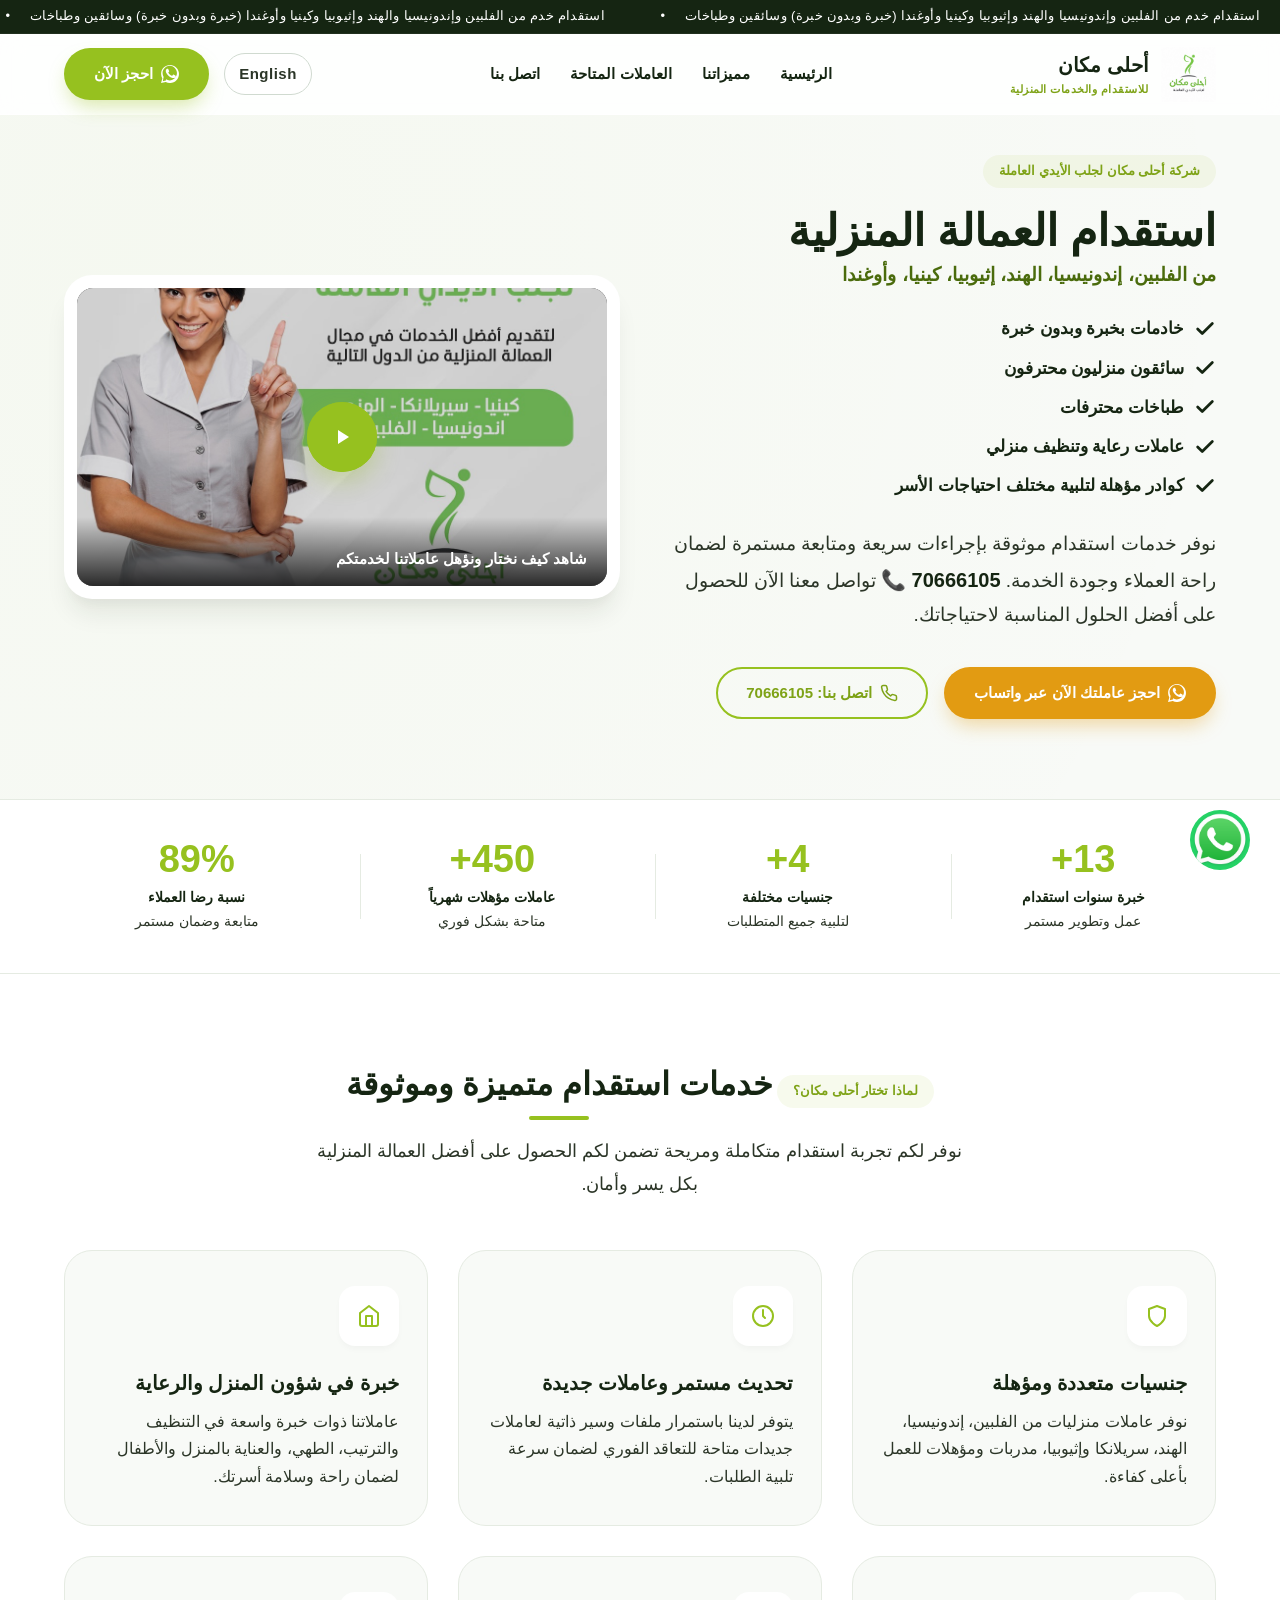
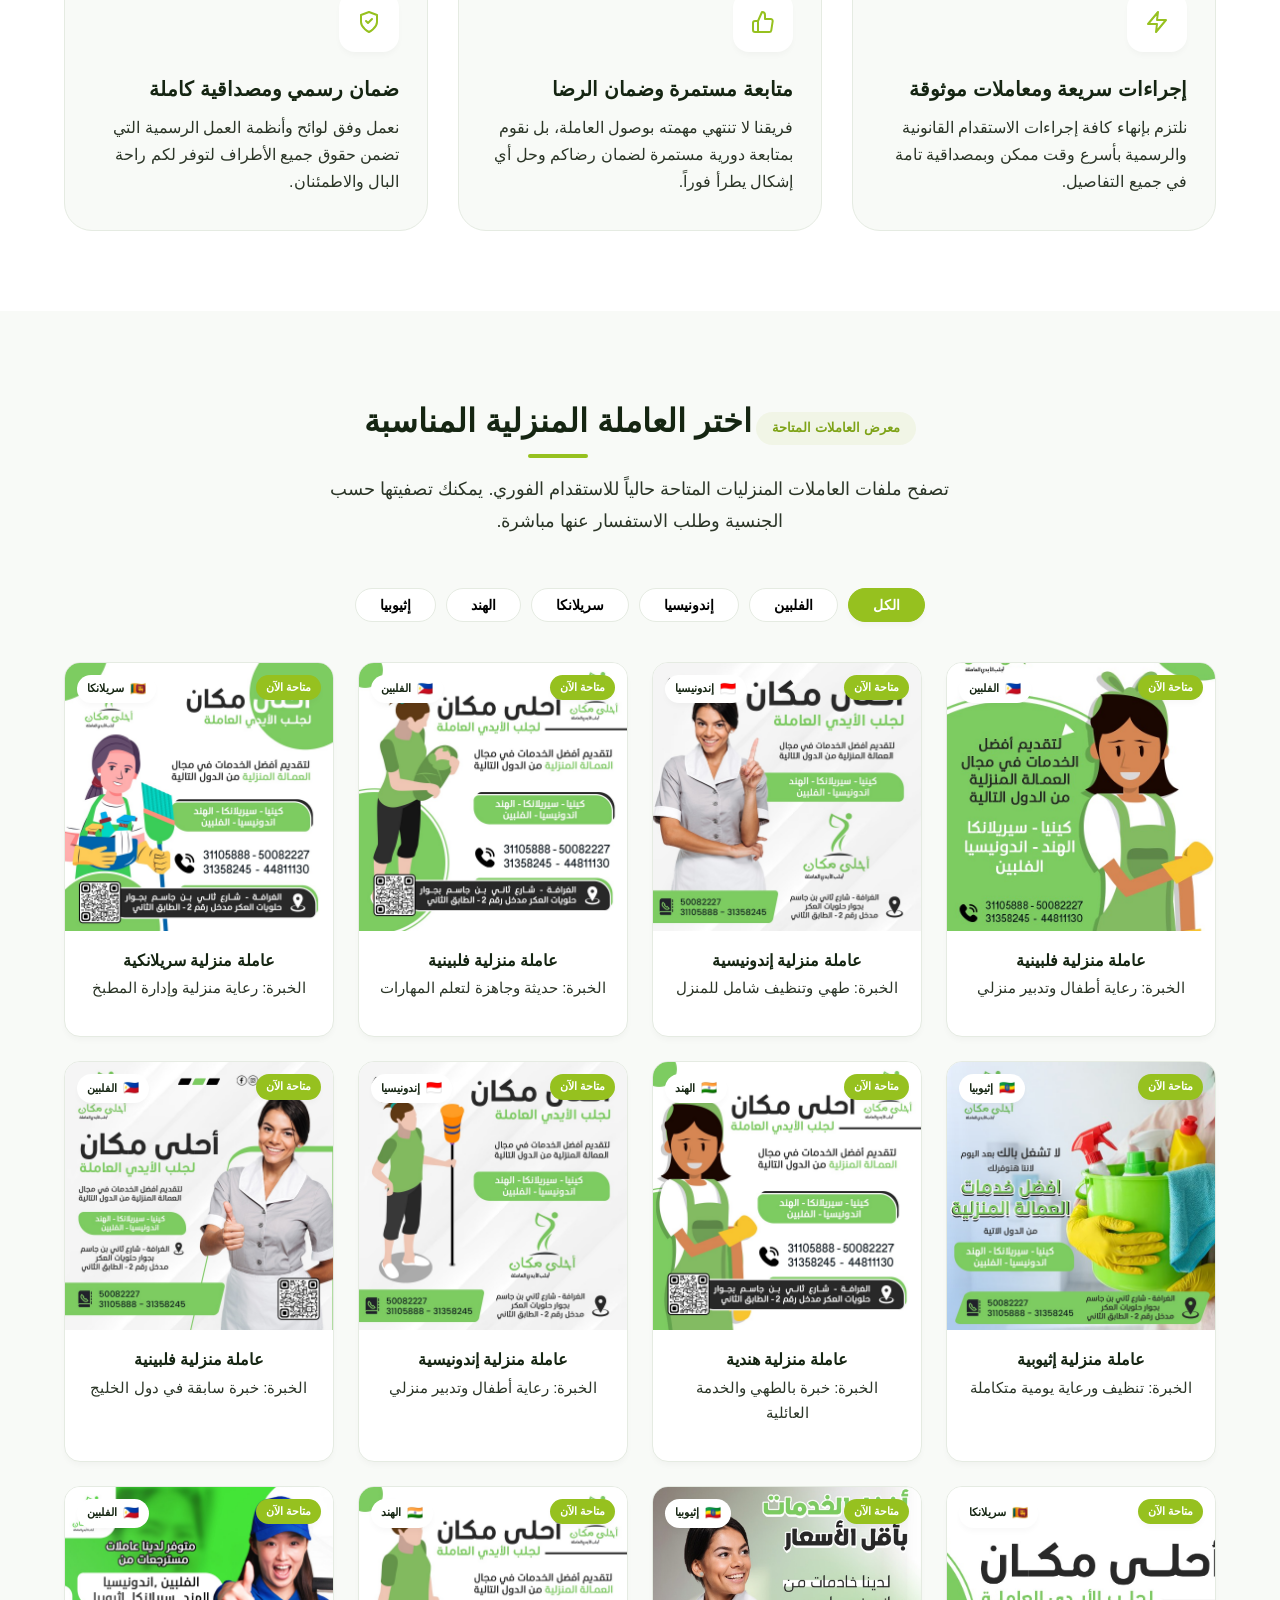
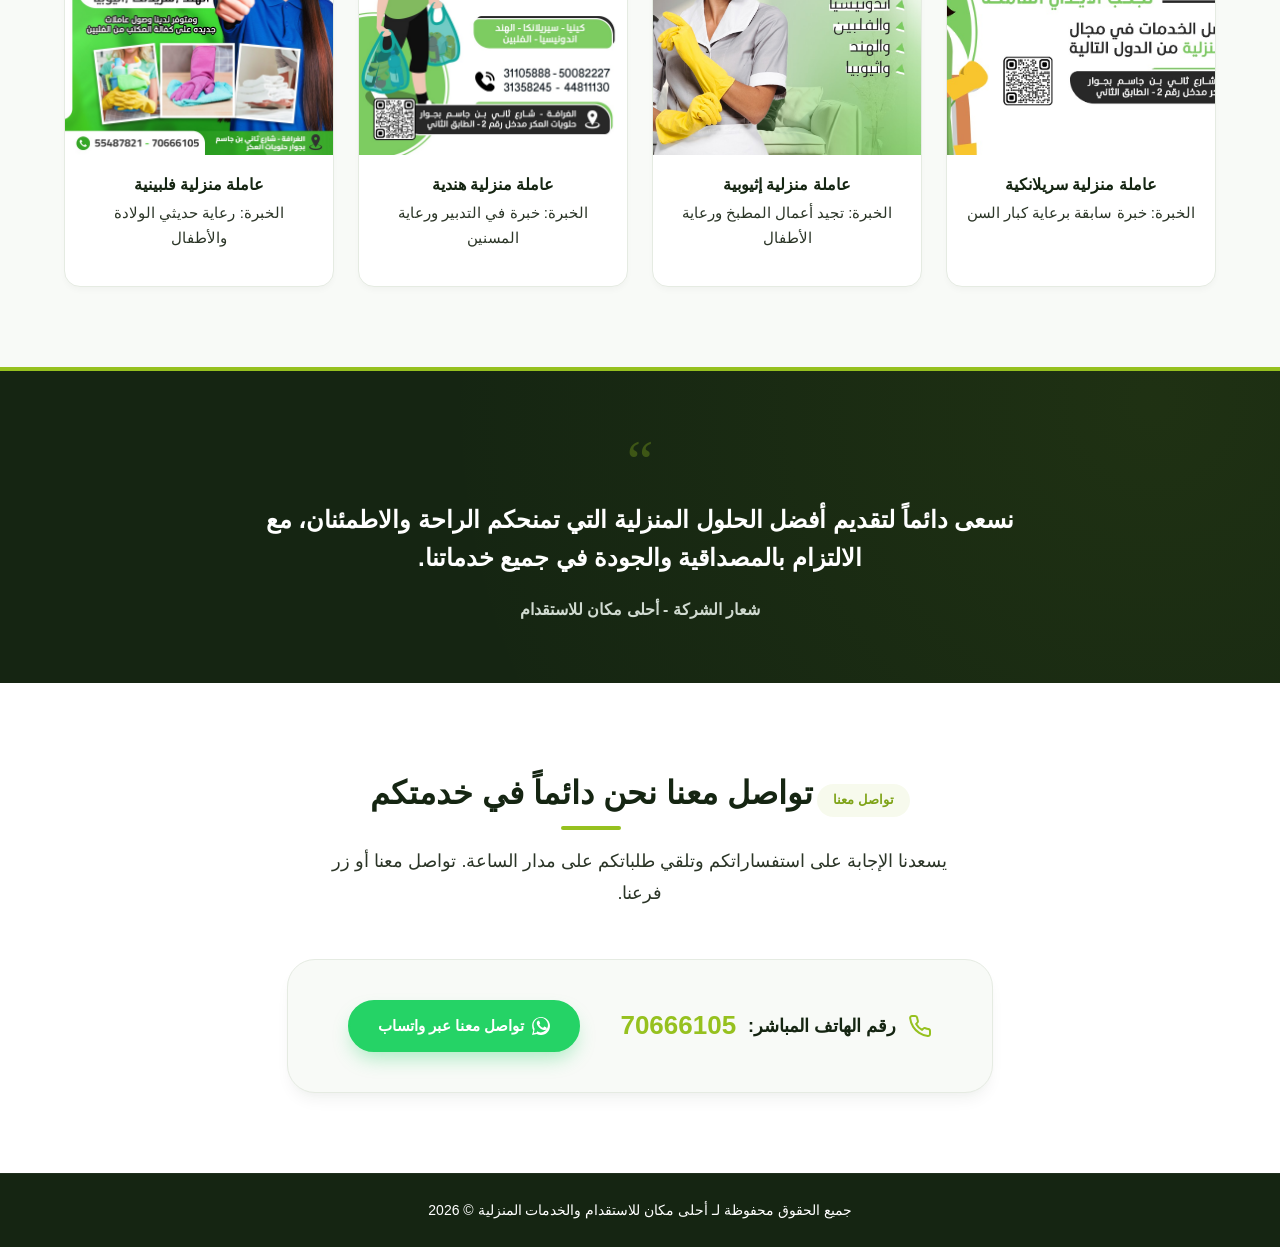
==== ar/index.html @ dddb4e58 "Restructure site folders for /ar and /en URLs and add root redirect" ====
<!DOCTYPE html>
<html lang="ar" dir="rtl">
<head>
  <meta charset="UTF-8">
  <meta name="viewport" content="width=device-width, initial-scale=1.0">
  
  <!-- A+ Security Content Security Policy (CSP) -->
  <meta http-equiv="Content-Security-Policy" content="default-src 'self'; script-src 'self' 'unsafe-inline' https://www.youtube.com https://s.ytimg.com https://static.cloudflareinsights.com; style-src 'self' 'unsafe-inline' https://fonts.googleapis.com; font-src 'self' data: https://fonts.gstatic.com; img-src 'self' data: https://img.youtube.com; frame-src https://www.youtube.com https://www.youtube-nocookie.com https://www.google.com/maps https://drive.google.com; connect-src 'self' https://cloudflareinsights.com;">
  <meta name="referrer" content="no-referrer-when-downgrade">
  
  <!-- Google Search Title & SEO -->
  <title>أحلى مكان... الجودة التي تستحقونها والخدمة التي تثقون بها. للتواصل: 70666105</title>
  <meta name="description" content="أحلى مكان للاستقدام والخدمات المنزلية - نوفر لكم عاملات منزليات مدربات ومؤهلات من الفلبين، إندونيسيا، الهند، سريلانكا وإثيوبيا لراحة أسرتكم بأعلى معايير الجودة والمصداقية.">
  <meta name="keywords" content="استقدام, عاملات منزليات, خدمات منزلية, شغالات, خادمات, الفلبين, إندونيسيا, سريلانكا, إثيوبيا, الهند, مكتب استقدام, راحة الأسرة, أحلى مكان">
  <meta name="robots" content="index, follow">
  <link rel="canonical" href="https://a7lamakan.com/">
  
  <!-- Open Graph / Facebook -->
  <meta property="og:type" content="website">
  <meta property="og:url" content="https://a7lamakan.com/">
  <meta property="og:title" content="أحلى مكان... الجودة التي تستحقونها والخدمة التي تثقون بها. للتواصل: 70666105">
  <meta property="og:description" content="نوفر لكم عاملات منزليات مدربات ومؤهلات من الفلبين، إندونيسيا، الهند، سريلانكا وإثيوبيا لراحة أسرتكم بأعلى معايير الجودة والمصداقية.">
  <meta property="og:image" content="/LOGO.png">

  <!-- Twitter -->
  <meta property="twitter:card" content="summary_large_image">
  <meta property="twitter:url" content="https://a7lamakan.com/">
  <meta property="twitter:title" content="أحلى مكان... الجودة التي تستحقونها والخدمة التي تثقون بها. للتواصل: 70666105">
  <meta property="twitter:description" content="نوفر لكم عاملات منزليات مدربات ومؤهلات من الفلبين، إندونيسيا، الهند، سريلانكا وإثيوبيا لراحة أسرتكم بأعلى معايير الجودة والمصداقية.">
  <meta property="twitter:image" content="/LOGO.png">
  
  <!-- PWA & Favicon -->
  <link rel="icon" type="image/png" href="/LOGO.png">
  <link rel="apple-touch-icon" href="/LOGO.png">
  <link rel="manifest" href="/manifest.json">
  <meta name="theme-color" content="#96c11f">

  <!-- Preconnect & Google Fonts -->
  <link rel="preconnect" href="https://fonts.googleapis.com">
  <link rel="preconnect" href="https://fonts.gstatic.com" crossorigin>
  <link href="https://fonts.googleapis.com/css2?family=Cairo:wght@300;400;500;600;700;800&display=swap" rel="stylesheet">

  <!-- Core Stylesheet -->
  <link rel="stylesheet" href="/style.css?v=1.1.0">

  <!-- JSON-LD Structured Data for Local Business SEO -->
  <script type="application/ld+json">
  {
    "@context": "https://schema.org",
    "@type": "EmploymentAgency",
    "name": "أحلى مكان للاستقدام والخدمات المنزلية",
    "image": "/LOGO.png",
    "url": "https://a7lamakan.com/",
    "telephone": "+97470666105",
    "priceRange": "$$",
    "address": {
      "@type": "PostalAddress",
      "addressCountry": "QA"
    },
    "description": "نوفر لكم عاملات منزليات مدربات ومؤهلات من عدة جنسيات لتلبية احتياجاتكم بأعلى مستويات الجودة والاحترافية.",
    "openingHoursSpecification": {
      "@type": "OpeningHoursSpecification",
      "dayOfWeek": [
        "Saturday",
        "Sunday",
        "Monday",
        "Tuesday",
        "Wednesday",
        "Thursday"
      ],
      "opens": "08:30",
      "closes": "21:00"
    }
  }
  </script>
</head>
<body>

  <!-- Top bar -->
  <div class="topbar">
    <div class="topbar-marquee-wrapper">
      <div class="topbar-marquee-track">
        <div class="topbar-marquee-content">
          استقدام خدم من الفلبين وإندونيسيا والهند وإثيوبيا وكينيا وأوغندا (خبرة وبدون خبرة) وسائقين وطباخات &nbsp;&nbsp;&nbsp;&nbsp;&bull;&nbsp;&nbsp;&nbsp;&nbsp;
        </div>
        <div class="topbar-marquee-content">
          استقدام خدم من الفلبين وإندونيسيا والهند وإثيوبيا وكينيا وأوغندا (خبرة وبدون خبرة) وسائقين وطباخات &nbsp;&nbsp;&nbsp;&nbsp;&bull;&nbsp;&nbsp;&nbsp;&nbsp;
        </div>
      </div>
    </div>
  </div>

  <!-- Header & Navbar -->
  <header id="main-header">
    <div class="container">
      <div class="logo-wrapper">
        <img id="company-logo" src="/LOGO.png" alt="شعار أحلى مكان للاستقدام" width="55" height="55" decoding="async">
        <div class="logo-text">
          <span class="logo-title">أحلى مكان</span>
          <span class="logo-subtitle">للاستقدام والخدمات المنزلية</span>
        </div>
      </div>
      
      <nav>
        <ul class="nav-links" id="nav-links-menu">
          <li><a id="nav-home" href="#home" class="nav-link active">الرئيسية</a></li>
          <li><a id="nav-features" href="#features" class="nav-link">مميزاتنا</a></li>
          <li><a id="nav-gallery" href="#gallery" class="nav-link">العاملات المتاحة</a></li>
          <li><a id="nav-contact" href="#contact" class="nav-link">اتصل بنا</a></li>
        </ul>
      </nav>

      <div class="nav-cta">
        <a id="lang-toggle" href="/en" class="btn btn-outline lang-toggle-btn" aria-label="Switch to English">
          English
        </a>
        <a id="header-whatsapp-btn" href="https://wa.me/97470666105" class="btn btn-primary" target="_blank">
          <svg width="18" height="18" viewBox="0 0 24 24" fill="currentColor"><path d="M.057 24l1.687-6.163c-1.041-1.804-1.588-3.849-1.587-5.946C.06 5.348 5.397.01 12.008.01c3.202.001 6.212 1.246 8.477 3.514 2.266 2.268 3.507 5.28 3.505 8.484-.004 6.657-5.34 11.997-11.953 11.997-2.005-.001-3.973-.502-5.724-1.457L0 24zm6.59-4.846c1.6.95 3.188 1.449 4.747 1.451 5.436 0 9.86-4.37 9.864-9.799.002-2.63-1.023-5.101-2.885-6.965C16.512 2.056 14.05 1.012 11.981 1.01c-5.45 0-9.878 4.372-9.882 9.8-.001 1.778.475 3.51 1.378 5.024L2.471 21.5l5.967-1.55c-1.63 1.066-1.791.79-1.791.796zm12.39-5.31c-.328-.164-1.94-.959-2.241-1.07-.301-.11-.52-.164-.738.164-.219.329-.848 1.07-1.04 1.288-.19.219-.383.246-.71.082-.329-.164-1.389-.512-2.646-1.633-.978-.872-1.637-1.95-1.83-2.278-.19-.33-.021-.508.143-.671.147-.147.328-.384.492-.575.164-.19.219-.329.328-.549.11-.219.055-.41-.027-.575-.082-.164-.739-1.782-1.013-2.44-.267-.643-.54-.555-.738-.565-.19-.01-.41-.01-.629-.01-.219 0-.575.082-.876.411-.301.329-1.15 1.124-1.15 2.741 0 1.617 1.177 3.18 1.341 3.4.164.22 2.313 3.532 5.6 4.95 2.736 1.18 3.292.946 3.895.89.602-.056 1.94-.795 2.213-1.564.274-.77.274-1.427.192-1.565-.082-.138-.301-.22-.63-.383z"/></svg>
          احجز الآن
        </a>
      </div>
      
      <button id="mobile-menu-btn" class="mobile-nav-toggle" aria-label="فتح القائمة">
        <span></span>
        <span></span>
        <span></span>
      </button>
    </div>
  </header>

  <main>
    
    <!-- Hero Section -->
    <section class="hero" id="home">
      <div class="container">
        <div class="hero-grid">
          
          <div class="hero-content">
            <span class="badge badge-primary">شركة أحلى مكان لجلب الأيدي العاملة</span>
            <h1 class="hero-title-main">استقدام العمالة المنزلية</h1>
            <h2 class="hero-subtitle">من الفلبين، إندونيسيا، الهند، إثيوبيا، كينيا، وأوغندا</h2>
            
            <ul class="hero-features-list">
              <li>
                <svg width="20" height="20" viewBox="0 0 24 24" fill="none" stroke="currentColor" stroke-width="3" stroke-linecap="round" stroke-linejoin="round"><polyline points="20 6 9 17 4 12"></polyline></svg>
                خادمات بخبرة وبدون خبرة
              </li>
              <li>
                <svg width="20" height="20" viewBox="0 0 24 24" fill="none" stroke="currentColor" stroke-width="3" stroke-linecap="round" stroke-linejoin="round"><polyline points="20 6 9 17 4 12"></polyline></svg>
                سائقون منزليون محترفون
              </li>
              <li>
                <svg width="20" height="20" viewBox="0 0 24 24" fill="none" stroke="currentColor" stroke-width="3" stroke-linecap="round" stroke-linejoin="round"><polyline points="20 6 9 17 4 12"></polyline></svg>
                طباخات محترفات
              </li>
              <li>
                <svg width="20" height="20" viewBox="0 0 24 24" fill="none" stroke="currentColor" stroke-width="3" stroke-linecap="round" stroke-linejoin="round"><polyline points="20 6 9 17 4 12"></polyline></svg>
                عاملات رعاية وتنظيف منزلي
              </li>
              <li>
                <svg width="20" height="20" viewBox="0 0 24 24" fill="none" stroke="currentColor" stroke-width="3" stroke-linecap="round" stroke-linejoin="round"><polyline points="20 6 9 17 4 12"></polyline></svg>
                كوادر مؤهلة لتلبية مختلف احتياجات الأسر
              </li>
            </ul>

            <p class="hero-text">
              نوفر خدمات استقدام موثوقة بإجراءات سريعة ومتابعة مستمرة لضمان راحة العملاء وجودة الخدمة. <strong class="phone-highlight">📞 70666105</strong> تواصل معنا الآن للحصول على أفضل الحلول المناسبة لاحتياجاتك.
            </p>
            <div class="hero-ctas">
              <a id="hero-whatsapp-link" href="https://wa.me/97470666105?text=مرحباً%20أحلى%20مكان%20أود%20الاستفسار%20عن%20العاملات%20المنزليات%20المتاحة" class="btn btn-accent" target="_blank">
                <svg width="18" height="18" viewBox="0 0 24 24" fill="currentColor"><path d="M.057 24l1.687-6.163c-1.041-1.804-1.588-3.849-1.587-5.946C.06 5.348 5.397.01 12.008.01c3.202.001 6.212 1.246 8.477 3.514 2.266 2.268 3.507 5.28 3.505 8.484-.004 6.657-5.34 11.997-11.953 11.997-2.005-.001-3.973-.502-5.724-1.457L0 24zm6.59-4.846c1.6.95 3.188 1.449 4.747 1.451 5.436 0 9.86-4.37 9.864-9.799.002-2.63-1.023-5.101-2.885-6.965C16.512 2.056 14.05 1.012 11.981 1.01c-5.45 0-9.878 4.372-9.882 9.8-.001 1.778.475 3.51 1.378 5.024L2.471 21.5l5.967-1.55c-1.63 1.066-1.791.79-1.791.796zm12.39-5.31c-.328-.164-1.94-.959-2.241-1.07-.301-.11-.52-.164-.738.164-.219.329-.848 1.07-1.04 1.288-.19.219-.383.246-.71.082-.329-.164-1.389-.512-2.646-1.633-.978-.872-1.637-1.95-1.83-2.278-.19-.33-.021-.508.143-.671.147-.147.328-.384.492-.575.164-.19.219-.329.328-.549.11-.219.055-.41-.027-.575-.082-.164-.739-1.782-1.013-2.44-.267-.643-.54-.555-.738-.565-.19-.01-.41-.01-.629-.01-.219 0-.575.082-.876.411-.301.329-1.15 1.124-1.15 2.741 0 1.617 1.177 3.18 1.341 3.4.164.22 2.313 3.532 5.6 4.95 2.736 1.18 3.292.946 3.895.89.602-.056 1.94-.795 2.213-1.564.274-.77.274-1.427.192-1.565-.082-.138-.301-.22-.63-.383z"/></svg>
                احجز عاملتك الآن عبر واتساب
              </a>
              <a id="hero-phone-link" href="tel:+97470666105" class="btn btn-outline">
                <svg width="18" height="18" viewBox="0 0 24 24" fill="none" stroke="currentColor" stroke-width="2" stroke-linecap="round" stroke-linejoin="round"><path d="M22 16.92v3a2 2 0 0 1-2.18 2 19.79 19.79 0 0 1-8.63-3.07 19.5 19.5 0 0 1-6-6 19.79 19.79 0 0 1-3.07-8.67A2 2 0 0 1 4.11 2h3a2 2 0 0 1 2 1.72 12.84 12.84 0 0 0 .7 2.81 2 2 0 0 1-.45 2.11L8.09 9.91a16 16 0 0 0 6 6l1.27-1.27a2 2 0 0 1 2.11-.45 12.84 12.84 0 0 0 2.81.7A2 2 0 0 1 22 16.92z"></path></svg>
                اتصل بنا: 70666105
              </a>
            </div>
          </div>
          
          <div class="hero-video-wrapper">
            <div class="hero-video-card">
              <!-- Video Placeholder with high performance thumbnail -->
              <div class="video-thumb-container" id="play-video-trigger" role="button" tabindex="0" aria-label="تشغيل فيديو تعريفي للاستقدام">
                <!-- Lazy loaded youtube high-quality thumbnail placeholder -->
                <img id="video-thumbnail" src="/PHOTO/worker_2.jpeg" alt="تشغيل الفيديو التعريفي لأحلى مكان للاستقدام" width="560" height="315" fetchpriority="high" decoding="async">
                <div class="video-play-btn" role="button">
                  <svg width="24" height="24" viewBox="0 0 24 24" fill="currentColor"><path d="M8 5v14l11-7z"></path></svg>
                </div>
                <div class="video-overlay-text">شاهد كيف نختار ونؤهل عاملاتنا لخدمتكم</div>
              </div>
            </div>
          </div>

        </div>
      </div>
    </section>

    <!-- Stats Strip Section -->
    <div class="stats-strip">
      <div class="container">
        <div class="stats-grid">
          <div class="stat-card">
            <div class="stat-number" id="stat-experience" data-target="15">0</div>
            <div class="stat-label">خبرة سنوات استقدام</div>
            <div class="stat-desc">عمل وتطوير مستمر</div>
          </div>
          <div class="stat-card">
            <div class="stat-number" id="stat-nationalities" data-target="5">0</div>
            <div class="stat-label">جنسيات مختلفة</div>
            <div class="stat-desc">لتلبية جميع المتطلبات</div>
          </div>
          <div class="stat-card">
            <div class="stat-number" id="stat-workers" data-target="500">0</div>
            <div class="stat-label">عاملات مؤهلات شهرياً</div>
            <div class="stat-desc">متاحة بشكل فوري</div>
          </div>
          <div class="stat-card">
            <div class="stat-number" id="stat-satisfaction" data-target="99">0</div>
            <div class="stat-label">نسبة رضا العملاء</div>
            <div class="stat-desc">متابعة وضمان مستمر</div>
          </div>
        </div>
      </div>
    </div>

    <!-- Features Section -->
    <section class="features section-padding" id="features">
      <div class="container">
        <div class="section-title-wrapper">
          <span class="badge badge-primary">لماذا تختار أحلى مكان؟</span>
          <h2>خدمات استقدام متميزة وموثوقة</h2>
          <p>نوفر لكم تجربة استقدام متكاملة ومريحة تضمن لكم الحصول على أفضل العمالة المنزلية بكل يسر وأمان.</p>
        </div>
        
        <div class="features-grid">
          <!-- Feature 1 -->
          <div class="feature-card">
            <div class="feature-icon-wrapper">
              <svg width="24" height="24" viewBox="0 0 24 24" fill="none" stroke="currentColor" stroke-width="2" stroke-linecap="round" stroke-linejoin="round"><path d="M12 22s8-4 8-10V5l-8-3-8 3v7c0 6 8 10 8 10z"></path></svg>
            </div>
            <h3>جنسيات متعددة ومؤهلة</h3>
            <p>نوفر عاملات منزليات من الفلبين، إندونيسيا، الهند، سريلانكا وإثيوبيا، مدربات ومؤهلات للعمل بأعلى كفاءة.</p>
          </div>

          <!-- Feature 2 -->
          <div class="feature-card">
            <div class="feature-icon-wrapper">
              <svg width="24" height="24" viewBox="0 0 24 24" fill="none" stroke="currentColor" stroke-width="2" stroke-linecap="round" stroke-linejoin="round"><circle cx="12" cy="12" r="10"></circle><polyline points="12 6 12 12 14 14"></polyline></svg>
            </div>
            <h3>تحديث مستمر وعاملات جديدة</h3>
            <p>يتوفر لدينا باستمرار ملفات وسير ذاتية لعاملات جديدات متاحة للتعاقد الفوري لضمان سرعة تلبية الطلبات.</p>
          </div>

          <!-- Feature 3 -->
          <div class="feature-card">
            <div class="feature-icon-wrapper">
              <svg width="24" height="24" viewBox="0 0 24 24" fill="none" stroke="currentColor" stroke-width="2" stroke-linecap="round" stroke-linejoin="round"><path d="M3 9l9-7 9 7v11a2 2 0 0 1-2 2H5a2 2 0 0 1-2-2z"></path><polyline points="9 22 9 12 15 12 15 22"></polyline></svg>
            </div>
            <h3>خبرة في شؤون المنزل والرعاية</h3>
            <p>عاملاتنا ذوات خبرة واسعة في التنظيف والترتيب، الطهي، والعناية بالمنزل والأطفال لضمان راحة وسلامة أسرتك.</p>
          </div>

          <!-- Feature 4 -->
          <div class="feature-card">
            <div class="feature-icon-wrapper">
              <svg width="24" height="24" viewBox="0 0 24 24" fill="none" stroke="currentColor" stroke-width="2" stroke-linecap="round" stroke-linejoin="round"><polygon points="13 2 3 14 12 14 11 22 21 10 12 10 13 2"></polygon></svg>
            </div>
            <h3>إجراءات سريعة ومعاملات موثوقة</h3>
            <p>نلتزم بإنهاء كافة إجراءات الاستقدام القانونية والرسمية بأسرع وقت ممكن وبمصداقية تامة في جميع التفاصيل.</p>
          </div>

          <!-- Feature 5 -->
          <div class="feature-card">
            <div class="feature-icon-wrapper">
              <svg width="24" height="24" viewBox="0 0 24 24" fill="none" stroke="currentColor" stroke-width="2" stroke-linecap="round" stroke-linejoin="round"><path d="M14 9V5a3 3 0 0 0-3-3l-4 9v11h11.28a2 2 0 0 0 2-1.7l1.38-9a2 2 0 0 0-2-2.3zM7 22H4a2 2 0 0 1-2-2v-7a2 2 0 0 1 2-2h3"></path></svg>
            </div>
            <h3>متابعة مستمرة وضمان الرضا</h3>
            <p>فريقنا لا تنتهي مهمته بوصول العاملة، بل نقوم بمتابعة دورية مستمرة لضمان رضاكم وحل أي إشكال يطرأ فوراً.</p>
          </div>

          <!-- Feature 6 (Bonus for Design Balance) -->
          <div class="feature-card">
            <div class="feature-icon-wrapper">
              <svg width="24" height="24" viewBox="0 0 24 24" fill="none" stroke="currentColor" stroke-width="2" stroke-linecap="round" stroke-linejoin="round"><path d="M12 22s8-4 8-10V5l-8-3-8 3v7c0 6 8 10 8 10z"></path><path d="M9 11l2 2 4-4"></path></svg>
            </div>
            <h3>ضمان رسمي ومصداقية كاملة</h3>
            <p>نعمل وفق لوائح وأنظمة العمل الرسمية التي تضمن حقوق جميع الأطراف لتوفر لكم راحة البال والاطمئنان.</p>
          </div>
        </div>
      </div>
    </section>

    <!-- Available Workers Gallery Section -->
    <section class="gallery section-padding" id="gallery">
      <div class="container">
        <div class="section-title-wrapper">
          <span class="badge badge-primary">معرض العاملات المتاحة</span>
          <h2>اختر العاملة المنزلية المناسبة</h2>
          <p>تصفح ملفات العاملات المنزليات المتاحة حالياً للاستقدام الفوري. يمكنك تصفيتها حسب الجنسية وطلب الاستفسار عنها مباشرة.</p>
        </div>
        
        <!-- Gallery Nationality Filters -->
        <div class="gallery-filters" id="gallery-filter-buttons">
          <button id="btn-filter-all" class="filter-btn active" data-filter="all">الكل</button>
          <button id="btn-filter-philippines" class="filter-btn" data-filter="philippines">الفلبين</button>
          <button id="btn-filter-indonesia" class="filter-btn" data-filter="indonesia">إندونيسيا</button>
          <button id="btn-filter-srilanka" class="filter-btn" data-filter="srilanka">سريلانكا</button>
          <button id="btn-filter-india" class="filter-btn" data-filter="india">الهند</button>
          <button id="btn-filter-ethiopia" class="filter-btn" data-filter="ethiopia">إثيوبيا</button>
        </div>

        <!-- Workers Grid -->
        <div class="gallery-grid" id="workers-gallery-grid">
          
          <!-- Card 1 (Philippines) -->
          <article class="worker-card" data-nationality="philippines">
            <div class="worker-img-container">
              <img src="/PHOTO/worker_1.jpeg" alt="طلب استقدام عاملة منزلية من الفلبين" loading="lazy" decoding="async" width="300" height="300">
              <span class="worker-badge-nationality"><span class="flag-emoji">🇵🇭</span> الفلبين</span>
              <span class="worker-badge-status">متاحة الآن</span>
            </div>
            <div class="worker-info">
              <h3 class="worker-title">عاملة منزلية فلبينية</h3>
              <p class="worker-meta">الخبرة: رعاية أطفال وتدبير منزلي</p>
              
            </div>
          </article>

          <!-- Card 2 (Indonesia) -->
          <article class="worker-card" data-nationality="indonesia">
            <div class="worker-img-container">
              <img src="/PHOTO/worker_2.jpeg" alt="طلب استقدام عاملة منزلية من إندونيسيا" loading="lazy" decoding="async" width="300" height="300">
              <span class="worker-badge-nationality"><span class="flag-emoji">🇮🇩</span> إندونيسيا</span>
              <span class="worker-badge-status">متاحة الآن</span>
            </div>
            <div class="worker-info">
              <h3 class="worker-title">عاملة منزلية إندونيسية</h3>
              <p class="worker-meta">الخبرة: طهي وتنظيف شامل للمنزل</p>
              
            </div>
          </article>

          <!-- Card 3 (Philippines) -->
          <article class="worker-card" data-nationality="philippines">
            <div class="worker-img-container">
              <img src="/PHOTO/worker_3.jpeg" alt="طلب استقدام عاملة منزلية من الفلبين" loading="lazy" decoding="async" width="300" height="300">
              <span class="worker-badge-nationality"><span class="flag-emoji">🇵🇭</span> الفلبين</span>
              <span class="worker-badge-status">متاحة الآن</span>
            </div>
            <div class="worker-info">
              <h3 class="worker-title">عاملة منزلية فلبينية</h3>
              <p class="worker-meta">الخبرة: حديثة وجاهزة لتعلم المهارات</p>
              
            </div>
          </article>

          <!-- Card 4 (Sri Lanka) -->
          <article class="worker-card" data-nationality="srilanka">
            <div class="worker-img-container">
              <img src="/PHOTO/worker_4.jpeg" alt="طلب استقدام عاملة منزلية من سريلانكا" loading="lazy" decoding="async" width="300" height="300">
              <span class="worker-badge-nationality"><span class="flag-emoji">🇱🇰</span> سريلانكا</span>
              <span class="worker-badge-status">متاحة الآن</span>
            </div>
            <div class="worker-info">
              <h3 class="worker-title">عاملة منزلية سريلانكية</h3>
              <p class="worker-meta">الخبرة: رعاية منزلية وإدارة المطبخ</p>
              
            </div>
          </article>

          <!-- Card 5 (Ethiopia) -->
          <article class="worker-card" data-nationality="ethiopia">
            <div class="worker-img-container">
              <img src="/PHOTO/worker_5.jpeg" alt="طلب استقدام عاملة منزلية من إثيوبيا" loading="lazy" decoding="async" width="300" height="300">
              <span class="worker-badge-nationality"><span class="flag-emoji">🇪🇹</span> إثيوبيا</span>
              <span class="worker-badge-status">متاحة الآن</span>
            </div>
            <div class="worker-info">
              <h3 class="worker-title">عاملة منزلية إثيوبية</h3>
              <p class="worker-meta">الخبرة: تنظيف ورعاية يومية متكاملة</p>
              
            </div>
          </article>

          <!-- Card 6 (India) -->
          <article class="worker-card" data-nationality="india">
            <div class="worker-img-container">
              <img src="/PHOTO/worker_6.jpeg" alt="طلب استقدام عاملة منزلية من الهند" loading="lazy" decoding="async" width="300" height="300">
              <span class="worker-badge-nationality"><span class="flag-emoji">🇮🇳</span> الهند</span>
              <span class="worker-badge-status">متاحة الآن</span>
            </div>
            <div class="worker-info">
              <h3 class="worker-title">عاملة منزلية هندية</h3>
              <p class="worker-meta">الخبرة: خبرة بالطهي والخدمة العائلية</p>
              
            </div>
          </article>

          <!-- Card 7 (Indonesia) -->
          <article class="worker-card" data-nationality="indonesia">
            <div class="worker-img-container">
              <img src="/PHOTO/worker_7.jpeg" alt="طلب استقدام عاملة منزلية من إندونيسيا" loading="lazy" decoding="async" width="300" height="300">
              <span class="worker-badge-nationality"><span class="flag-emoji">🇮🇩</span> إندونيسيا</span>
              <span class="worker-badge-status">متاحة الآن</span>
            </div>
            <div class="worker-info">
              <h3 class="worker-title">عاملة منزلية إندونيسية</h3>
              <p class="worker-meta">الخبرة: رعاية أطفال وتدبير منزلي</p>
              
            </div>
          </article>

          <!-- Card 8 (Philippines) -->
          <article class="worker-card" data-nationality="philippines">
            <div class="worker-img-container">
              <img src="/PHOTO/worker_8.jpeg" alt="طلب استقدام عاملة منزلية من الفلبين" loading="lazy" decoding="async" width="300" height="300">
              <span class="worker-badge-nationality"><span class="flag-emoji">🇵🇭</span> الفلبين</span>
              <span class="worker-badge-status">متاحة الآن</span>
            </div>
            <div class="worker-info">
              <h3 class="worker-title">عاملة منزلية فلبينية</h3>
              <p class="worker-meta">الخبرة: خبرة سابقة في دول الخليج</p>
              
            </div>
          </article>

          <!-- Card 9 (Sri Lanka) -->
          <article class="worker-card" data-nationality="srilanka">
            <div class="worker-img-container">
              <img src="/PHOTO/worker_9.jpeg" alt="طلب استقدام عاملة منزلية من سريلانكا" loading="lazy" decoding="async" width="300" height="300">
              <span class="worker-badge-nationality"><span class="flag-emoji">🇱🇰</span> سريلانكا</span>
              <span class="worker-badge-status">متاحة الآن</span>
            </div>
            <div class="worker-info">
              <h3 class="worker-title">عاملة منزلية سريلانكية</h3>
              <p class="worker-meta">الخبرة: خبرة سابقة برعاية كبار السن</p>
              
            </div>
          </article>

          <!-- Card 10 (Ethiopia) -->
          <article class="worker-card" data-nationality="ethiopia">
            <div class="worker-img-container">
              <img src="/PHOTO/worker_10.jpeg" alt="طلب استقدام عاملة منزلية من إثيوبيا" loading="lazy" decoding="async" width="300" height="300">
              <span class="worker-badge-nationality"><span class="flag-emoji">🇪🇹</span> إثيوبيا</span>
              <span class="worker-badge-status">متاحة الآن</span>
            </div>
            <div class="worker-info">
              <h3 class="worker-title">عاملة منزلية إثيوبية</h3>
              <p class="worker-meta">الخبرة: تجيد أعمال المطبخ ورعاية الأطفال</p>
              
            </div>
          </article>

          <!-- Card 11 (India) -->
          <article class="worker-card" data-nationality="india">
            <div class="worker-img-container">
              <img src="/PHOTO/worker_11.jpeg" alt="طلب استقدام عاملة منزلية من الهند" loading="lazy" decoding="async" width="300" height="300">
              <span class="worker-badge-nationality"><span class="flag-emoji">🇮🇳</span> الهند</span>
              <span class="worker-badge-status">متاحة الآن</span>
            </div>
            <div class="worker-info">
              <h3 class="worker-title">عاملة منزلية هندية</h3>
              <p class="worker-meta">الخبرة: خبرة في التدبير ورعاية المسنين</p>
              
            </div>
          </article>

          <!-- Card 12 (Philippines) -->
          <article class="worker-card" data-nationality="philippines">
            <div class="worker-img-container">
              <img src="/PHOTO/worker_12.jpeg" alt="طلب استقدام عاملة منزلية من الفلبين" loading="lazy" decoding="async" width="300" height="300">
              <span class="worker-badge-nationality"><span class="flag-emoji">🇵🇭</span> الفلبين</span>
              <span class="worker-badge-status">متاحة الآن</span>
            </div>
            <div class="worker-info">
              <h3 class="worker-title">عاملة منزلية فلبينية</h3>
              <p class="worker-meta">الخبرة: رعاية حديثي الولادة والأطفال</p>
              
            </div>
          </article>

          

        </div>
      </div>
    </section>

    <!-- Slogan Banner -->
    <div class="slogan-banner">
      <div class="slogan-container container">
        <div class="slogan-quote-icon">“</div>
        <p class="slogan-text">
          نسعى دائماً لتقديم أفضل الحلول المنزلية التي تمنحكم الراحة والاطمئنان، مع الالتزام بالمصداقية والجودة في جميع خدماتنا.
        </p>
        <div class="slogan-signature">شعار الشركة - أحلى مكان للاستقدام</div>
      </div>
    </div>

    <!-- Location & Contact Section -->
    <section class="contact-section section-padding" id="contact">
      <div class="container">
        <div class="section-title-wrapper">
          <span class="badge badge-primary">تواصل معنا</span>
          <h2>تواصل معنا نحن دائماً في خدمتكم</h2>
          <p>يسعدنا الإجابة على استفساراتكم وتلقي طلباتكم على مدار الساعة. تواصل معنا أو زر فرعنا.</p>
        </div>
        
        <div class="contact-simple-wrapper">
          <div class="contact-numbers-box">
            <div class="contact-phone-item">
              <svg width="24" height="24" viewBox="0 0 24 24" fill="none" stroke="currentColor" stroke-width="2" stroke-linecap="round" stroke-linejoin="round" style="color: var(--primary);"><path d="M22 16.92v3a2 2 0 0 1-2.18 2 19.79 19.79 0 0 1-8.63-3.07 19.5 19.5 0 0 1-6-6 19.79 19.79 0 0 1-3.07-8.67A2 2 0 0 1 4.11 2h3a2 2 0 0 1 2 1.72 12.84 12.84 0 0 0 .7 2.81 2 2 0 0 1-.45 2.11L8.09 9.91a16 16 0 0 0 6 6l1.27-1.27a2 2 0 0 1 2.11-.45 12.84 12.84 0 0 0 2.81.7A2 2 0 0 1 22 16.92z"></path></svg>
              <span class="contact-label">رقم الهاتف المباشر:</span>
              <a id="contact-phone-call" href="tel:+97470666105" class="contact-phone-number">70666105</a>
            </div>
            <a id="contact-whatsapp-btn" href="https://wa.me/97470666105?text=مرحباً%20أحلى%20مكان%20للاستقدام%20أود%20التواصل%20معكم" class="btn btn-primary" target="_blank" style="background-color: #25d366; border-color: #25d366; box-shadow: 0 10px 20px -5px rgba(37, 211, 102, 0.4);">
              <svg width="18" height="18" viewBox="0 0 24 24" fill="currentColor"><path d="M.057 24l1.687-6.163c-1.041-1.804-1.588-3.849-1.587-5.946C.06 5.348 5.397.01 12.008.01c3.202.001 6.212 1.246 8.477 3.514 2.266 2.268 3.507 5.28 3.505 8.484-.004 6.657-5.34 11.997-11.953 11.997-2.005-.001-3.973-.502-5.724-1.457L0 24zm6.59-4.846c1.6.95 3.188 1.449 4.747 1.451 5.436 0 9.86-4.37 9.864-9.799.002-2.63-1.023-5.101-2.885-6.965C16.512 2.056 14.05 1.012 11.981 1.01c-5.45 0-9.878 4.372-9.882 9.8-.001 1.778.475 3.51 1.378 5.024L2.471 21.5l5.967-1.55c-1.63 1.066-1.791.79-1.791.796zm12.39-5.31c-.328-.164-1.94-.959-2.241-1.07-.301-.11-.52-.164-.738.164-.219.329-.848 1.07-1.04 1.288-.19.219-.383.246-.71.082-.329-.164-1.389-.512-2.646-1.633-.978-.872-1.637-1.95-1.83-2.278-.19-.33-.021-.508.143-.671.147-.147.328-.384.492-.575.164-.19.219-.329.328-.549.11-.219.055-.41-.027-.575-.082-.164-.739-1.782-1.013-2.44-.267-.643-.54-.555-.738-.565-.19-.01-.41-.01-.629-.01-.219 0-.575.082-.876.411-.301.329-1.15 1.124-1.15 2.741 0 1.617 1.177 3.18 1.341 3.4.164.22 2.313 3.532 5.6 4.95 2.736 1.18 3.292.946 3.895.89.602-.056 1.94-.795 2.213-1.564.274-.77.274-1.427.192-1.565-.082-.138-.301-.22-.63-.383z"/></svg>
              تواصل معنا عبر واتساب
            </a>
          </div>
        </div>
      </div>
    </section>

  </main>

  <!-- Footer -->
  <footer>
    <div class="footer-bottom container">
      <p id="copyright-text">جميع الحقوق محفوظة لـ أحلى مكان للاستقدام والخدمات المنزلية © 2026</p>
    </div>
  </footer>

  <!-- Floating WhatsApp widget -->
  <a id="floating-whatsapp-widget" href="https://wa.me/97470666105?text=مرحباً%20أحلى%20مكان%20أود%20الاستفسار%20عن%20الخدمات%20المنزلية" class="whatsapp-float" target="_blank" rel="noopener" aria-label="تواصل معنا فوراً عبر واتساب">
    <img src="/WhatsApp_icon.png" alt="WhatsApp" class="whatsapp-icon-img" width="60" height="60" decoding="async">
  </a>

  <!-- Video Modal -->
  <div class="modal" id="video-player-modal" aria-hidden="true" role="dialog">
    <div class="modal-content">
      <button id="close-modal-btn" class="modal-close" aria-label="إغلاق الفيديو">&times;</button>
      <div class="modal-iframe-wrapper" id="modal-video-container">
        <!-- Iframe will be injected dynamically on click for fast load performance -->
      </div>
    </div>
  </div>

  <!-- Core Javascript File -->
  <script src="/script.js?v=1.0.3"></script>
</body>
</html>
---- style.css ----
:root {
  /* Brand Colors */
  --primary: #96c11f;       /* Logo Green */
  --primary-hover: #7ea317;
  --primary-soft: #7dcc61;    /* Photo accent green */
  --primary-light: rgba(150, 193, 31, 0.08);
  --dark-green: #152512;     /* Faux black */
  --dark-light: #2c4228;
  --accent: #e29b12;        /* Gold/Orange */
  --accent-hover: #c4830c;
  
  /* Grays & Neutrals */
  --bg-main: #f8faf7;
  --white: #ffffff;
  --gray-50: #fafbfa;
  --gray-100: #f2f5f1;
  --gray-200: #e5ebe2;
  --gray-300: #d0dad0;
  --gray-600: #556350;
  --gray-800: #2b3527;
  
  /* Glassmorphism */
  --glass-bg: rgba(255, 255, 255, 0.85);
  --glass-bg-dark: rgba(21, 37, 18, 0.85);
  --glass-border: rgba(255, 255, 255, 0.4);
  --glass-border-dark: rgba(255, 255, 255, 0.1);
  --glass-blur: blur(12px);
  
  /* Shadows */
  --shadow-sm: 0 4px 6px -1px rgba(21, 37, 18, 0.03);
  --shadow-md: 0 10px 15px -3px rgba(21, 37, 18, 0.05), 0 4px 6px -2px rgba(21, 37, 18, 0.02);
  --shadow-lg: 0 20px 25px -5px rgba(21, 37, 18, 0.08), 0 10px 10px -5px rgba(21, 37, 18, 0.03);
  --shadow-primary: 0 10px 20px -5px rgba(150, 193, 31, 0.4);
  --shadow-accent: 0 10px 20px -5px rgba(226, 155, 18, 0.4);

  /* Border Radii */
  --radius-sm: 8px;
  --radius-md: 16px;
  --radius-lg: 28px;
  --radius-full: 9999px;
  
  /* Transitions */
  --transition: all 0.3s cubic-bezier(0.4, 0, 0.2, 1);
}

/* Reset & Defaults */
*, *::before, *::after {
  box-sizing: border-box;
  margin: 0;
  padding: 0;
}

html {
  font-family: 'Cairo', sans-serif;
  scroll-behavior: smooth;
  color: var(--dark-green);
  background-color: var(--bg-main);
  line-height: 1.6;
}

html[lang="en"] {
  font-family: 'Outfit', 'Cairo', sans-serif;
}

body {
  overflow-x: hidden;
  font-size: 16px;
}

/* Scrollbar Styles */
::-webkit-scrollbar {
  width: 10px;
}
::-webkit-scrollbar-track {
  background: var(--bg-main);
}
::-webkit-scrollbar-thumb {
  background: var(--primary-hover);
  border-radius: var(--radius-full);
}
::-webkit-scrollbar-thumb:hover {
  background: var(--primary);
}

/* Typography Helpers */
h1, h2, h3, h4, h5, h6 {
  font-weight: 700;
  line-height: 1.3;
}

p {
  color: var(--gray-800);
  font-weight: 500;
  line-height: 1.7;
}

a {
  color: inherit;
  text-decoration: none;
  transition: var(--transition);
}

ul {
  list-style: none;
}

img {
  max-width: 100%;
  height: auto;
  display: block;
}

/* Common Layout Elements */
.container {
  width: 100%;
  max-width: 1200px;
  margin: 0 auto;
  padding: 0 24px;
}

.section-padding {
  padding: 80px 0;
}

.text-center {
  text-align: center;
}

.badge {
  display: inline-block;
  padding: 6px 16px;
  border-radius: var(--radius-full);
  font-size: 13px;
  font-weight: 700;
  text-transform: uppercase;
}

.badge-primary {
  background-color: var(--primary-light);
  color: var(--primary-hover);
}

.section-title-wrapper {
  max-width: 650px;
  margin: 0 auto 50px;
  text-align: center;
}

.section-title-wrapper h2 {
  font-size: 32px;
  font-weight: 800;
  margin-top: 10px;
  position: relative;
  display: inline-block;
  padding-bottom: 15px;
}

.section-title-wrapper h2::after {
  content: '';
  position: absolute;
  bottom: 0;
  left: 50%;
  transform: translateX(-50%);
  width: 60px;
  height: 4px;
  background-color: var(--primary);
  border-radius: var(--radius-full);
}

.section-title-wrapper p {
  font-size: 18px;
  margin-top: 15px;
  color: var(--gray-800);
  font-weight: 500;
  line-height: 1.8;
}

/* Buttons */
.btn {
  display: inline-flex;
  align-items: center;
  justify-content: center;
  gap: 8px;
  padding: 12px 28px;
  font-size: 15px;
  font-weight: 700;
  border-radius: var(--radius-full);
  border: 2px solid transparent;
  cursor: pointer;
  transition: var(--transition);
}

.btn-primary {
  background-color: var(--primary);
  color: var(--white);
  box-shadow: var(--shadow-primary);
}

.btn-primary:hover {
  background-color: var(--primary-hover);
  transform: translateY(-2px);
  box-shadow: 0 12px 24px -6px rgba(150, 193, 31, 0.5);
}

.btn-accent {
  background-color: var(--accent);
  color: var(--white);
  box-shadow: var(--shadow-accent);
}

.btn-accent:hover {
  background-color: var(--accent-hover);
  transform: translateY(-2px);
  box-shadow: 0 12px 24px -6px rgba(226, 155, 18, 0.5);
}

.btn-outline {
  background-color: transparent;
  border-color: var(--primary);
  color: var(--primary-hover);
}

.btn-outline:hover {
  background-color: var(--primary);
  color: var(--white);
  transform: translateY(-2px);
  box-shadow: 0 4px 12px rgba(150, 193, 31, 0.2);
}

.lang-toggle-btn {
  background-color: var(--white) !important;
  border: 1px solid var(--gray-300) !important;
  color: var(--gray-800) !important;
  padding: 8px 14px;
  font-weight: 800;
  font-family: 'Outfit', 'Segoe UI', Tahoma, Geneva, Verdana, sans-serif;
  letter-spacing: 0.5px;
  border-radius: var(--radius-full);
  display: inline-flex;
  align-items: center;
  justify-content: center;
  transition: var(--transition);
}

.lang-toggle-btn:hover {
  background-color: var(--gray-100) !important;
  border-color: var(--gray-400) !important;
  color: var(--dark-green) !important;
  transform: translateY(-2px);
}

.btn-white {
  background-color: var(--white);
  color: var(--dark-green);
  box-shadow: var(--shadow-md);
}

.btn-white:hover {
  transform: translateY(-2px);
  box-shadow: var(--shadow-lg);
}

/* Topbar Scrolling Marquee */
.topbar {
  background-color: var(--dark-green);
  color: var(--white);
  padding: 6px 0;
  border-bottom: 1px solid rgba(255, 255, 255, 0.05);
  overflow: hidden;
  height: 34px;
  display: flex;
  align-items: center;
}

.topbar-marquee-wrapper {
  overflow: hidden;
  width: 100%;
  display: flex;
}

.topbar-marquee-track {
  display: flex;
  width: max-content;
  animation: marquee-scroll 25s linear infinite;
}

.topbar-marquee-track:hover {
  animation-play-state: paused;
}

.topbar-marquee-content {
  flex-shrink: 0;
  padding: 0 20px;
  font-size: 13px;
  font-weight: 500;
  white-space: nowrap;
  letter-spacing: 0.3px;
}

@keyframes marquee-scroll {
  0% {
    transform: translate3d(0, 0, 0);
  }
  100% {
    transform: translate3d(50%, 0, 0);
  }
}

/* Header & Navbar */
header {
  position: sticky;
  top: 0;
  z-index: 1000;
  background-color: var(--glass-bg);
  border-bottom: 1px solid var(--glass-border);
  backdrop-filter: var(--glass-blur);
  transition: var(--transition);
}

header.scrolled {
  box-shadow: var(--shadow-md);
  padding: 5px 0;
}

header .container {
  display: flex;
  justify-content: space-between;
  align-items: center;
  height: 80px;
}

.logo-wrapper {
  display: flex;
  align-items: center;
  gap: 12px;
}

.logo-wrapper img {
  height: 55px;
  width: auto;
}

.logo-text {
  display: flex;
  flex-direction: column;
}

.logo-title {
  font-size: 20px;
  font-weight: 800;
  color: var(--dark-green);
}

.logo-subtitle {
  font-size: 11px;
  color: var(--primary-hover);
  font-weight: 600;
  letter-spacing: 0.5px;
}

.nav-links {
  display: flex;
  align-items: center;
  gap: 30px;
}

.nav-link {
  font-size: 15px;
  font-weight: 600;
  color: var(--dark-green);
  position: relative;
  padding: 8px 0;
}

.nav-link::after {
  content: '';
  position: absolute;
  bottom: 0;
  left: 0;
  width: 0;
  height: 2px;
  background-color: var(--primary);
  transition: var(--transition);
}

.nav-link:hover::after,
.nav-link.active::after {
  width: 100%;
}

.nav-link:hover {
  color: var(--primary-hover);
}

.nav-cta {
  display: flex;
  align-items: center;
  gap: 15px;
}

/* Mobile Nav Toggle */
.mobile-nav-toggle {
  display: none;
  background: none;
  border: none;
  cursor: pointer;
  padding: 8px;
}

.mobile-nav-toggle span {
  display: block;
  width: 24px;
  height: 3px;
  background-color: var(--dark-green);
  margin: 5px 0;
  transition: var(--transition);
}

/* Hero Section */
.hero {
  position: relative;
  padding: 40px 0 80px;
  background-image: radial-gradient(circle at 10% 20%, rgba(150, 193, 31, 0.03) 0%, rgba(255, 255, 255, 0) 90%);
  overflow: hidden;
}

.hero-grid {
  display: grid;
  grid-template-columns: 1fr 1fr;
  gap: 40px;
  align-items: center;
}

.hero-title-main {
  font-size: 44px;
  font-weight: 900;
  color: var(--dark-green);
  line-height: 1.25;
  margin-top: 15px;
  margin-bottom: 5px;
}

.hero-subtitle {
  font-size: 19px;
  font-weight: 800;
  color: #4a6b0c; /* Darkened green for better readability and reduced eye strain */
  margin-bottom: 10px;
}

.hero-text {
  font-size: 19px;
  color: var(--gray-800);
  margin: 20px 0 35px;
  line-height: 1.8;
  font-weight: 500;
}

.hero-features-list {
  margin: 28px 0;
  display: flex;
  flex-direction: column;
  gap: 12px;
}

.hero-features-list li {
  font-size: 17px;
  font-weight: 700;
  color: var(--dark-green);
  display: flex;
  align-items: center;
  gap: 10px;
}

.hero-features-list li svg {
  color: var(--dark-green);
  width: 22px;
  height: 22px;
  flex-shrink: 0;
}

.phone-highlight {
  color: var(--dark-green);
  font-size: 20px;
  font-weight: 800;
  display: inline-block;
  direction: ltr;
}

.hero-ctas {
  display: flex;
  align-items: center;
  gap: 16px;
  flex-wrap: wrap;
}

.hero-video-wrapper {
  position: relative;
}

.hero-video-card {
  background-color: var(--white);
  border: 1px solid var(--glass-border);
  border-radius: var(--radius-lg);
  padding: 12px;
  box-shadow: var(--shadow-lg);
  overflow: hidden;
  position: relative;
}

.video-thumb-container {
  position: relative;
  aspect-ratio: 16 / 9;
  border-radius: var(--radius-md);
  overflow: hidden;
  cursor: pointer;
  background-color: #000;
}

.video-thumb-container img {
  width: 100%;
  height: 100%;
  object-fit: cover;
  opacity: 0.85;
  transition: var(--transition);
}

.video-thumb-container:hover img {
  transform: scale(1.03);
  opacity: 0.75;
}

.video-play-btn {
  position: absolute;
  top: 50%;
  left: 50%;
  transform: translate(-50%, -50%);
  width: 70px;
  height: 70px;
  background-color: var(--primary);
  border-radius: var(--radius-full);
  display: flex;
  align-items: center;
  justify-content: center;
  color: var(--white);
  font-size: 24px;
  box-shadow: 0 10px 25px rgba(150, 193, 31, 0.3);
  transition: var(--transition);
}

.video-play-btn::before {
  content: '';
  position: absolute;
  top: 0;
  left: 0;
  right: 0;
  bottom: 0;
  border-radius: inherit;
  background-color: var(--primary);
  z-index: -1;
  animation: pulse-composited 2s infinite;
  transition: var(--transition);
}

.video-thumb-container:hover .video-play-btn {
  background-color: var(--accent);
  box-shadow: 0 10px 25px rgba(226, 155, 18, 0.4);
  transform: translate(-50%, -50%) scale(1.1);
}

.video-thumb-container:hover .video-play-btn::before {
  background-color: var(--accent);
}

@keyframes pulse-composited {
  0% {
    transform: scale(1);
    opacity: 0.8;
  }
  70% {
    transform: scale(1.3);
    opacity: 0;
  }
  100% {
    transform: scale(1.3);
    opacity: 0;
  }
}

.video-overlay-text {
  position: absolute;
  bottom: 0;
  left: 0;
  right: 0;
  padding: 30px 20px 15px;
  background: linear-gradient(to top, rgba(0,0,0,0.8) 0%, rgba(0,0,0,0) 100%);
  color: var(--white);
  font-weight: 600;
  font-size: 15px;
  pointer-events: none;
}

/* Stats Counter */
.stats-strip {
  background-color: var(--white);
  padding: 40px 0;
  border-top: 1px solid var(--gray-200);
  border-bottom: 1px solid var(--gray-200);
}

.stats-grid {
  display: grid;
  grid-template-columns: repeat(4, 1fr);
  gap: 30px;
}

.stat-card {
  text-align: center;
  position: relative;
}

.stat-card:not(:last-child)::after {
  content: '';
  position: absolute;
  inset-inline-end: 0;
  top: 15%;
  height: 70%;
  width: 1px;
  background-color: var(--gray-200);
}

.stat-number {
  font-size: 38px;
  font-weight: 800;
  color: var(--primary);
  line-height: 1;
}

.stat-label {
  font-size: 14px;
  font-weight: 700;
  color: var(--dark-green);
  margin-top: 8px;
}

.stat-desc {
  font-size: 14px;
  color: var(--gray-800);
  margin-top: 2px;
  font-weight: 500;
}

/* Features Section */
.features {
  background-color: var(--white);
}

.features-grid {
  display: grid;
  grid-template-columns: repeat(3, 1fr);
  gap: 30px;
}

.feature-card {
  background-color: var(--bg-main);
  border: 1px solid var(--gray-200);
  border-radius: var(--radius-lg);
  padding: 35px 28px;
  transition: var(--transition);
  position: relative;
  overflow: hidden;
}

.feature-card::before {
  content: '';
  position: absolute;
  top: 0;
  inset-inline-start: 0;
  width: 4px;
  height: 0;
  background-color: var(--primary);
  transition: var(--transition);
}

.feature-card:hover {
  transform: translateY(-5px);
  box-shadow: var(--shadow-md);
  border-color: transparent;
  background-color: var(--white);
}

.feature-card:hover::before {
  height: 100%;
}

.feature-icon-wrapper {
  width: 60px;
  height: 60px;
  border-radius: var(--radius-md);
  background-color: var(--white);
  color: var(--primary);
  display: flex;
  align-items: center;
  justify-content: center;
  font-size: 24px;
  box-shadow: var(--shadow-sm);
  margin-bottom: 24px;
  transition: var(--transition);
}

.feature-card:hover .feature-icon-wrapper {
  background-color: var(--primary);
  color: var(--white);
}

.feature-card h3 {
  font-size: 20px;
  font-weight: 700;
  margin-bottom: 12px;
}

.feature-card p {
  font-size: 16px;
  color: var(--gray-800);
  font-weight: 500;
  line-height: 1.7;
}

/* Gallery Section (Available Workers) */
.gallery {
  background-color: var(--bg-main);
}

.gallery-filters {
  display: flex;
  justify-content: center;
  gap: 10px;
  flex-wrap: wrap;
  margin-bottom: 40px;
}

.filter-btn {
  background-color: var(--white);
  border: 1px solid var(--gray-200);
  padding: 8px 24px;
  border-radius: var(--radius-full);
  font-weight: 600;
  font-size: 14px;
  cursor: pointer;
  transition: var(--transition);
}

.filter-btn:hover,
.filter-btn.active {
  background-color: var(--primary);
  color: var(--white);
  border-color: var(--primary);
  box-shadow: var(--shadow-sm);
}

.gallery-grid {
  display: grid;
  grid-template-columns: repeat(auto-fill, minmax(260px, 1fr));
  gap: 24px;
}

.worker-card {
  background-color: var(--white);
  border: 1px solid var(--gray-200);
  border-radius: var(--radius-md);
  overflow: hidden;
  box-shadow: var(--shadow-sm);
  transition: var(--transition);
}

.worker-card:hover {
  transform: translateY(-5px);
  box-shadow: var(--shadow-lg);
  border-color: var(--primary-hover);
}

.worker-img-container {
  position: relative;
  aspect-ratio: 1 / 1;
  overflow: hidden;
  background-color: var(--gray-100);
}

.worker-img-container img {
  width: 100%;
  height: 100%;
  object-fit: cover;
  transition: var(--transition);
}

.worker-card:hover .worker-img-container img {
  transform: scale(1.05);
}

/* Country Flag overlay in Card */
.worker-badge-nationality {
  position: absolute;
  top: 12px;
  inset-inline-end: 12px;
  background-color: var(--white);
  padding: 4px 10px;
  border-radius: var(--radius-full);
  font-size: 11px;
  font-weight: 700;
  color: var(--dark-green);
  box-shadow: var(--shadow-sm);
  display: flex;
  align-items: center;
  gap: 6px;
}

.worker-badge-nationality .flag-emoji {
  font-size: 13px;
}

.worker-badge-status {
  position: absolute;
  top: 12px;
  inset-inline-start: 12px;
  background-color: var(--primary);
  color: var(--white);
  padding: 4px 10px;
  border-radius: var(--radius-full);
  font-size: 11px;
  font-weight: 700;
  box-shadow: var(--shadow-sm);
}

.worker-info {
  padding: 20px;
  text-align: center;
}

.worker-title {
  font-size: 16px;
  font-weight: 700;
  color: var(--dark-green);
  margin-bottom: 4px;
}

.worker-meta {
  font-size: 15px;
  color: var(--gray-800);
  margin-bottom: 15px;
  font-weight: 500;
}

.worker-cta {
  width: 100%;
  padding: 10px 15px;
  background-color: var(--primary-light);
  border: none;
  border-radius: var(--radius-sm);
  color: var(--primary-hover);
  font-weight: 700;
  font-size: 14px;
  cursor: pointer;
  display: flex;
  align-items: center;
  justify-content: center;
  gap: 6px;
  transition: var(--transition);
}

.worker-card:hover .worker-cta {
  background-color: var(--primary);
  color: var(--white);
  box-shadow: var(--shadow-sm);
}

/* Slogan Banner */
.slogan-banner {
  background-color: var(--dark-green);
  color: var(--white);
  position: relative;
  overflow: hidden;
  padding: 100px 0;
  border-top: 4px solid var(--primary);
  background-image: radial-gradient(circle at 90% 10%, rgba(150, 193, 31, 0.08) 0%, rgba(0, 0, 0, 0) 60%);
}

.slogan-container {
  max-width: 800px;
  margin: 0 auto;
  text-align: center;
  position: relative;
  z-index: 2;
}

.slogan-quote-icon {
  font-size: 48px;
  color: var(--primary);
  opacity: 0.3;
  line-height: 1;
  margin-bottom: 20px;
}

.slogan-text {
  font-size: 26px;
  font-weight: 700;
  line-height: 1.6;
  margin-bottom: 24px;
}

.slogan-signature {
  font-size: 15px;
  font-weight: 600;
  color: var(--primary);
}

/* Location & Contact Section */
.contact-section {
  background-color: var(--white);
}

.contact-simple-wrapper {
  display: flex;
  justify-content: center;
  align-items: center;
  width: 100%;
}

.contact-numbers-box {
  background-color: var(--bg-main);
  border: 1px solid var(--gray-200);
  border-radius: var(--radius-lg);
  padding: 40px 60px;
  box-shadow: var(--shadow-md);
  display: flex;
  align-items: center;
  gap: 40px;
  flex-wrap: wrap;
  justify-content: center;
}

.contact-phone-item {
  display: flex;
  align-items: center;
  gap: 12px;
}

.contact-label {
  font-size: 18px;
  font-weight: 700;
  color: var(--dark-green);
}

.contact-phone-number {
  font-size: 26px;
  font-weight: 800;
  color: var(--primary);
  transition: var(--transition);
}

.contact-phone-number:hover {
  color: var(--primary-hover);
  transform: scale(1.05);
}

@media (max-width: 768px) {
  .contact-numbers-box {
    padding: 30px;
    flex-direction: column;
    gap: 20px;
    text-align: center;
  }
}

/* Video Modal overlay */
.modal {
  display: none;
  position: fixed;
  top: 0;
  left: 0;
  right: 0;
  bottom: 0;
  background-color: rgba(21, 37, 18, 0.85);
  backdrop-filter: blur(8px);
  z-index: 2000;
  align-items: center;
  justify-content: center;
  padding: 24px;
}

.modal.active {
  display: flex;
}

.modal-content {
  position: relative;
  background-color: var(--white);
  width: 100%;
  max-width: 900px;
  aspect-ratio: 16 / 9;
  border-radius: var(--radius-lg);
  overflow: hidden;
  box-shadow: var(--shadow-lg);
  border: 1px solid var(--glass-border);
}

.modal-close {
  position: absolute;
  top: -45px;
  left: 0;
  background: none;
  border: none;
  color: var(--white);
  font-size: 32px;
  cursor: pointer;
  display: flex;
  align-items: center;
  justify-content: center;
  width: 40px;
  height: 40px;
  transition: var(--transition);
}

.modal-close:hover {
  color: var(--primary);
  transform: rotate(90deg);
}

.modal-iframe-wrapper {
  width: 100%;
  height: 100%;
  background-color: #000;
}

.modal-iframe-wrapper iframe {
  width: 100%;
  height: 100%;
  border: none;
}

/* Floating WhatsApp Button */
.whatsapp-float {
  position: fixed;
  bottom: 30px;
  inset-inline-start: 30px;
  width: 60px;
  height: 60px;
  border-radius: var(--radius-full);
  display: flex;
  align-items: center;
  justify-content: center;
  z-index: 999;
  transition: var(--transition);
}

.whatsapp-float::before {
  content: '';
  position: absolute;
  top: 0;
  left: 0;
  right: 0;
  bottom: 0;
  border-radius: inherit;
  background-color: #25d366;
  z-index: -1;
  animation: pulse-composited-wa 2s infinite;
}

.whatsapp-float:hover {
  transform: scale(1.1) translateY(-5px);
}

.whatsapp-icon-img {
  width: 100%;
  height: 100%;
  object-fit: contain;
  border-radius: var(--radius-full);
  display: block;
}

@keyframes pulse-composited-wa {
  0% {
    transform: scale(1);
    opacity: 0.6;
  }
  70% {
    transform: scale(1.3);
    opacity: 0;
  }
  100% {
    transform: scale(1.3);
    opacity: 0;
  }
}

/* Slogan Banner */
.slogan-banner {
  background-color: var(--dark-green);
  color: var(--white);
  padding: 60px 0;
  text-align: center;
}

.slogan-container {
  max-width: 800px;
  margin: 0 auto;
  padding: 0 20px;
}

.slogan-quote-icon {
  font-size: 60px;
  color: var(--primary);
  line-height: 1;
  margin-bottom: 10px;
  font-family: serif;
}

.slogan-text {
  font-size: 24px;
  font-weight: 700;
  line-height: 1.6;
  color: var(--white);
  margin-bottom: 20px;
}

.slogan-signature {
  font-size: 16px;
  color: var(--gray-300);
}

/* Footer */
footer {
  background-color: var(--dark-green);
  color: var(--white);
  padding: 25px 0;
  border-top: 1px solid rgba(255, 255, 255, 0.05);
}

.footer-bottom {
  display: flex;
  justify-content: center;
  align-items: center;
  font-size: 14px;
}

#copyright-text {
  color: #ffffff;
  margin: 0;
  text-align: center;
  font-weight: 500;
  line-height: 1.6;
}

/* Responsive Styles */
@media (max-width: 992px) {
  .hero-grid {
    grid-template-columns: 1fr;
    gap: 50px;
    text-align: center;
  }
  
  .hero-ctas {
    justify-content: center;
  }
  
  .stats-grid {
    grid-template-columns: repeat(2, 1fr);
  }
  
  .stat-card:nth-child(2)::after {
    display: none;
  }
  
  .features-grid {
    grid-template-columns: 1fr;
  }
  
  .contact-grid {
    grid-template-columns: 1fr;
  }
  
  .footer-grid {
    grid-template-columns: 1fr;
    gap: 30px;
    text-align: center;
  }
  
  .footer-contact-item {
    justify-content: center;
  }
}

@media (max-width: 768px) {
  .nav-links {
    display: none;
  }
  
  .mobile-nav-toggle {
    display: none !important; /* Hide hamburger menu completely on mobile as requested */
  }
  
  /* Stack logo wrapper and buttons vertically, centering everything */
  header .container {
    display: flex;
    flex-direction: column;
    align-items: center;
    justify-content: center;
    height: auto;
    padding: 16px;
    gap: 16px;
  }
  
  .logo-wrapper {
    display: flex;
    flex-direction: column; /* Stack logo icon and text vertically on mobile */
    align-items: center;
    justify-content: center;
    gap: 8px;
    width: 100%;
    text-align: center;
  }
  
  .logo-wrapper img {
    height: 55px; /* Larger logo icon */
    width: auto;
  }
  
  .logo-text {
    display: flex;
    flex-direction: column;
    align-items: center; /* Center title and subtitle text */
    text-align: center;
  }
  
  .logo-title {
    font-size: 20px; /* Larger title text */
    font-weight: 800;
    line-height: 1.2;
  }
  
  .logo-subtitle {
    display: block !important; /* Keep the subtitle visible */
    font-size: 13px; /* Larger description text for maximum readability */
    color: #4a6b0c; /* Darker green for high visibility */
    font-weight: 800; /* Bolder text */
    line-height: 1.3;
    margin-top: 4px;
    letter-spacing: 0px;
  }
  
  .nav-cta {
    display: flex;
    width: 100%;
    gap: 12px;
    padding-top: 14px;
    border-top: 1px solid var(--gray-100); /* Separator line between logo and buttons */
    justify-content: center;
  }
  
  .nav-cta .btn {
    flex: 1; /* Stretch buttons equally across the screen */
    max-width: 200px;
    justify-content: center;
    padding: 8px 16px;
    font-size: 14px;
    height: 40px;
  }
  
  .lang-toggle-btn {
    padding: 8px 16px !important;
    font-size: 14px !important;
    letter-spacing: 0.5px;
  }
  
  @media (max-width: 480px) {
    .logo-wrapper img {
      height: 50px;
    }
    .logo-title {
      font-size: 18px;
    }
    .logo-subtitle {
      font-size: 11.5px;
    }
    .nav-cta .btn {
      padding: 6px 12px;
      font-size: 13px;
      height: 36px;
    }
    .lang-toggle-btn {
      padding: 6px 12px !important;
      font-size: 13px !important;
    }
  }
  
  @media (max-width: 340px) {
    .logo-wrapper img {
      height: 44px;
    }
    .logo-title {
      font-size: 16px;
    }
    .logo-subtitle {
      font-size: 10px;
    }
    .nav-cta {
      gap: 8px;
    }
    .nav-cta .btn {
      padding: 5px 10px;
      font-size: 12px;
      height: 32px;
    }
    .lang-toggle-btn {
      padding: 5px 10px !important;
      font-size: 12px !important;
    }
  }
  
  /* Mobile Menu active style */
  .nav-links.active {
    display: flex;
    flex-direction: column;
    position: absolute;
    top: 100%; /* Position it dynamically below the multi-row header */
    left: 0;
    right: 0;
    background-color: var(--white);
    padding: 30px;
    box-shadow: var(--shadow-lg);
    border-bottom: 2px solid var(--primary);
    gap: 20px;
    animation: slideDown 0.3s ease;
    z-index: 999;
  }
  
  @keyframes slideDown {
    from { transform: translateY(-10px); opacity: 0; }
    to { transform: translateY(0); opacity: 1; }
  }
  
  .hero-content h1 {
    font-size: 32px;
  }
  
  .section-title-wrapper h2 {
    font-size: 26px;
  }
  
  .stats-grid {
    grid-template-columns: 1fr;
  }
  
  .stat-card::after {
    display: none !important;
  }
  
  .slogan-text {
    font-size: 20px;
  }
  
  .footer-bottom {
    justify-content: center;
    text-align: center;
  }
}
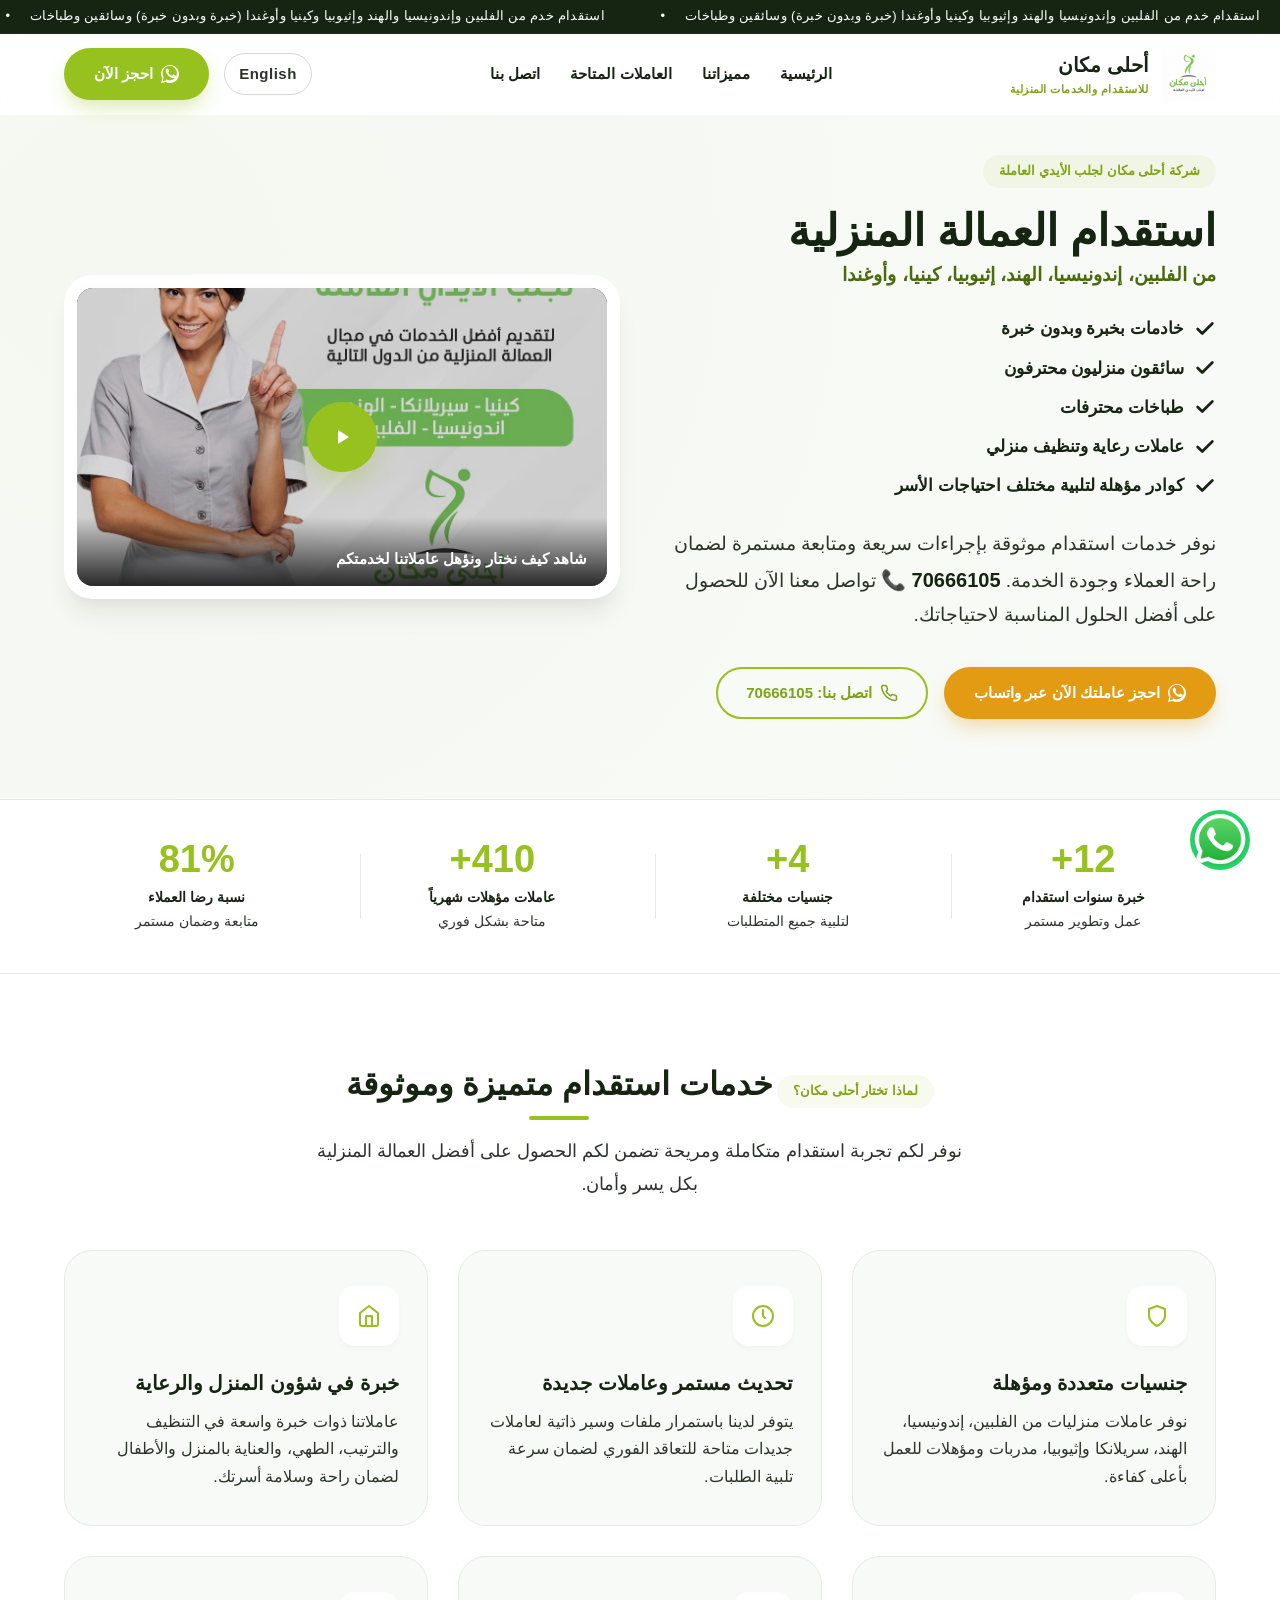
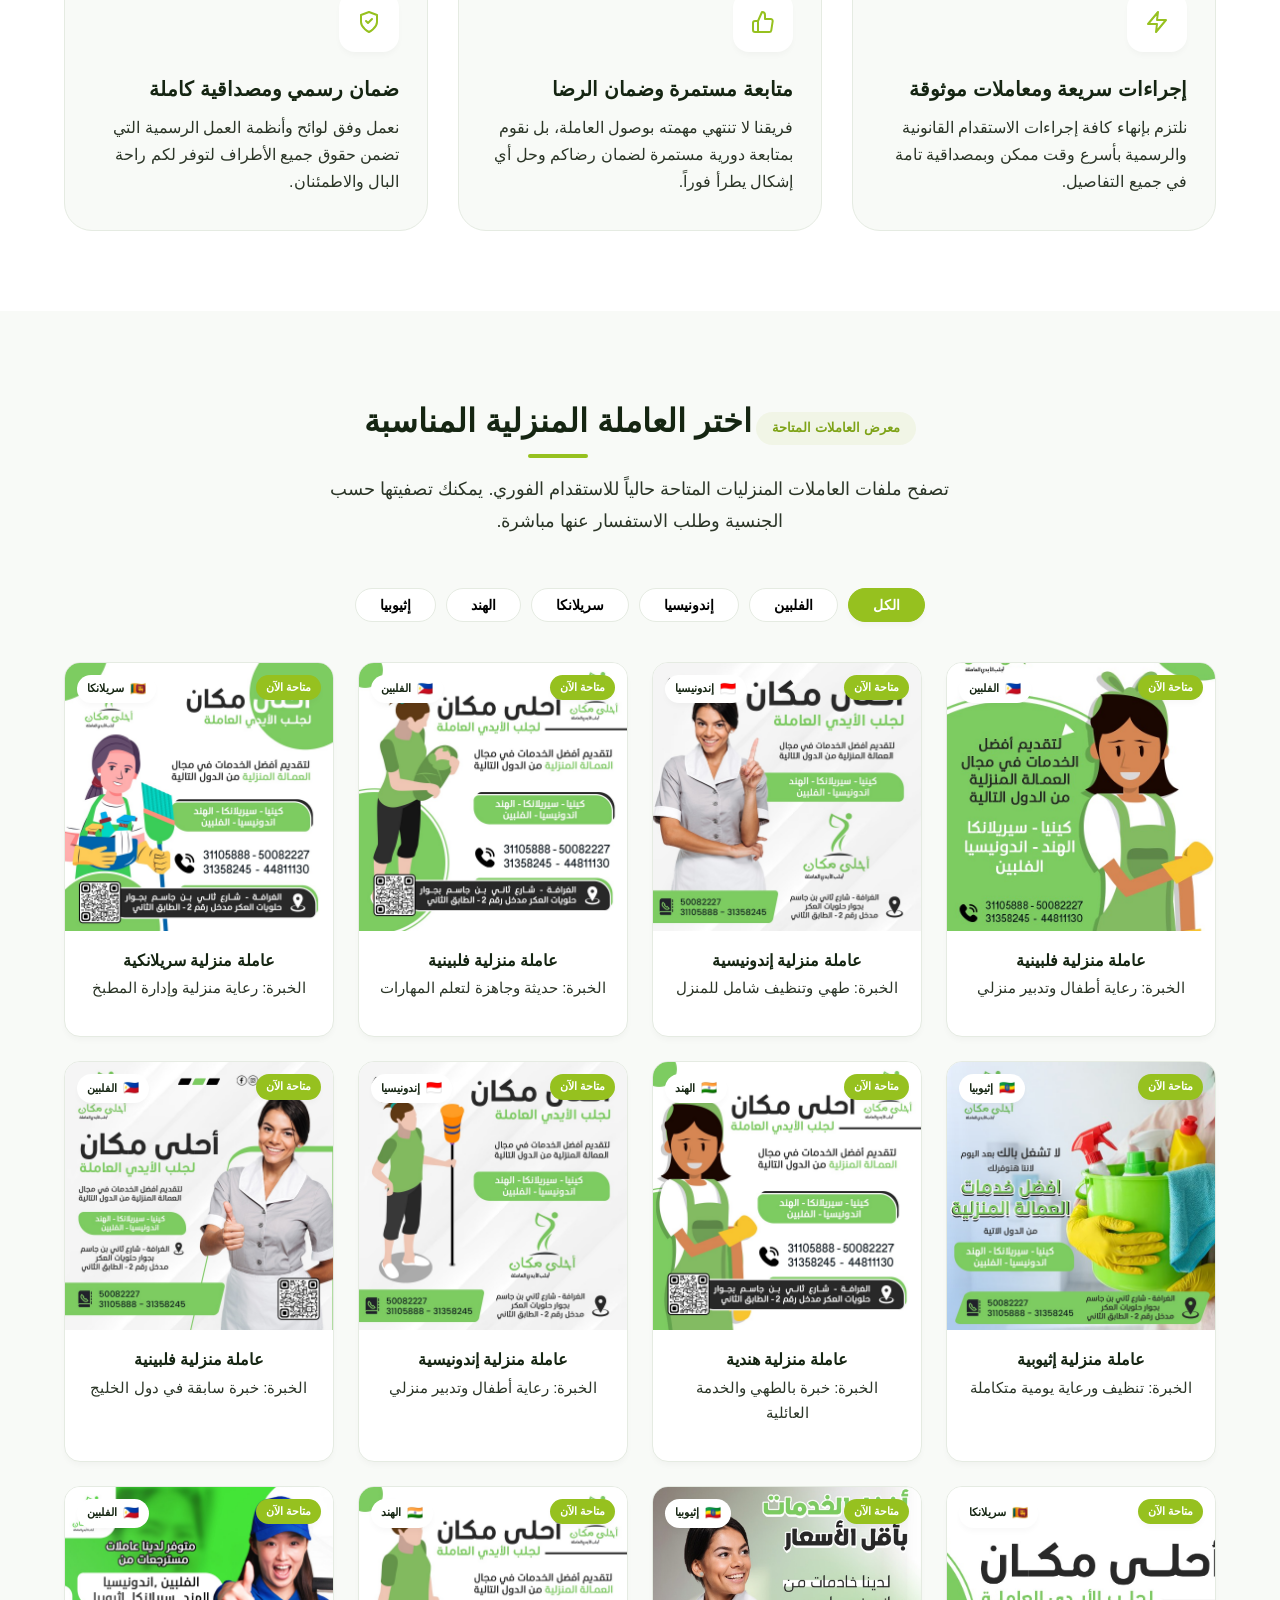
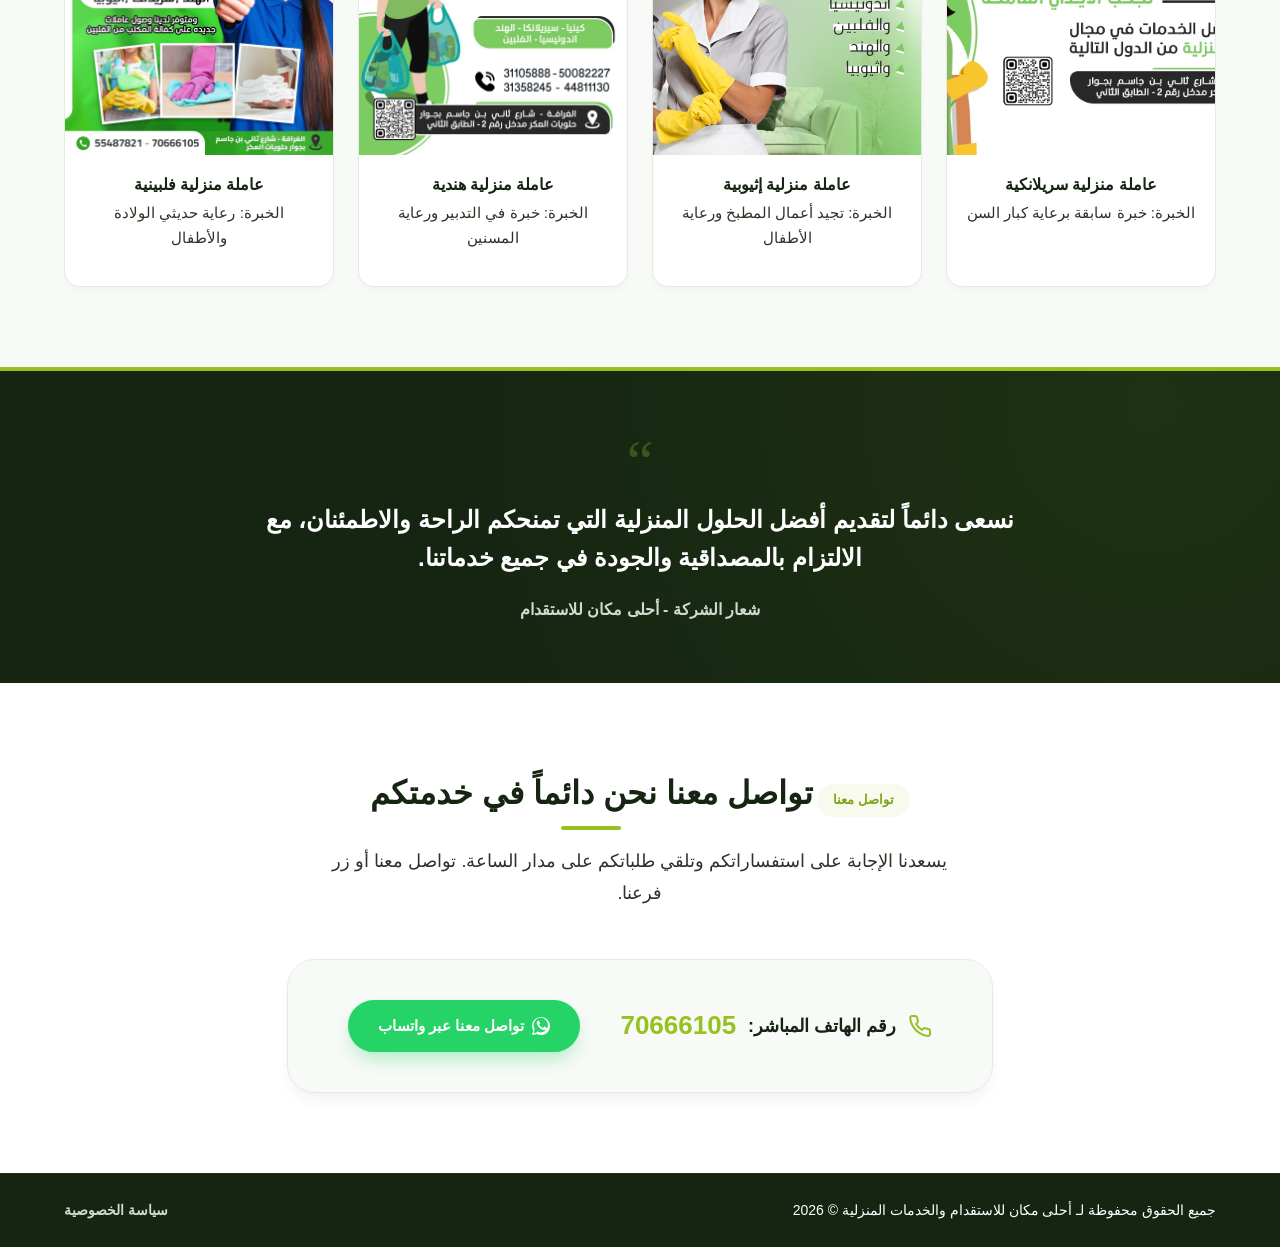
==== commit f5afe6e6: "Add Google Ads tracking tag, event triggers, and privacy policy pages" ====
--- a/ar/index.html
+++ b/ar/index.html
@@ -5,28 +5,41 @@
   <meta name="viewport" content="width=device-width, initial-scale=1.0">
   
   <!-- A+ Security Content Security Policy (CSP) -->
-  <meta http-equiv="Content-Security-Policy" content="default-src 'self'; script-src 'self' 'unsafe-inline' https://www.youtube.com https://s.ytimg.com https://static.cloudflareinsights.com; style-src 'self' 'unsafe-inline' https://fonts.googleapis.com; font-src 'self' data: https://fonts.gstatic.com; img-src 'self' data: https://img.youtube.com; frame-src https://www.youtube.com https://www.youtube-nocookie.com https://www.google.com/maps https://drive.google.com; connect-src 'self' https://cloudflareinsights.com;">
+  <meta http-equiv="Content-Security-Policy" content="default-src 'self'; script-src 'self' 'unsafe-inline' https://www.youtube.com https://s.ytimg.com https://static.cloudflareinsights.com https://www.googletagmanager.com; style-src 'self' 'unsafe-inline' https://fonts.googleapis.com; font-src 'self' data: https://fonts.gstatic.com; img-src 'self' data: https://img.youtube.com; frame-src https://www.youtube.com https://www.youtube-nocookie.com https://www.google.com/maps https://drive.google.com; connect-src 'self' https://cloudflareinsights.com https://www.google-analytics.com https://analytics.google.com https://www.googletagmanager.com;">
   <meta name="referrer" content="no-referrer-when-downgrade">
   
+  <!-- Google Site Verification (Google Search Console) -->
+  <meta name="google-site-verification" content="google-site-verification-code-placeholder">
+
+  <!-- Google tag (gtag.js) -->
+  <script async src="https://www.googletagmanager.com/gtag/js?id=AW-GOOGLE_AD_ID"></script>
+  <script>
+    window.dataLayer = window.dataLayer || [];
+    function gtag(){dataLayer.push(arguments);}
+    gtag('js', new Date());
+
+    gtag('config', 'AW-GOOGLE_AD_ID');
+  </script>
+  
   <!-- Google Search Title & SEO -->
-  <title>أحلى مكان... الجودة التي تستحقونها والخدمة التي تثقون بها. للتواصل: 70666105</title>
-  <meta name="description" content="أحلى مكان للاستقدام والخدمات المنزلية - نوفر لكم عاملات منزليات مدربات ومؤهلات من الفلبين، إندونيسيا، الهند، سريلانكا وإثيوبيا لراحة أسرتكم بأعلى معايير الجودة والمصداقية.">
-  <meta name="keywords" content="استقدام, عاملات منزليات, خدمات منزلية, شغالات, خادمات, الفلبين, إندونيسيا, سريلانكا, إثيوبيا, الهند, مكتب استقدام, راحة الأسرة, أحلى مكان">
+  <title>مكتب احلى مكان للاستقدام والخدمات المنزلية 📞 70666105</title>
+  <meta name="description" content="مكتب احلى مكان (أحلى مكان) للاستقدام والخدمات المنزلية في قطر. نوفر لكم عاملات منزليات، طباخات، وسائقين من الفلبين، إندونيسيا، الهند، سريلانكا وإثيوبيا. اتصل بنا أو تواصل معنا عبر الواتساب على الرقم 70666105.">
+  <meta name="keywords" content="مكتب احلى مكان, احلى مكان, احلي مكان, أحلى مكان, أحلي مكان, استقدام, عاملات منزليات, خدمات منزلية, شغالات, خادمات, الفلبين, إندونيسيا, سريلانكا, إثيوبيا, الهند, مكتب استقدام, راحة الأسرة, قطر">
   <meta name="robots" content="index, follow">
   <link rel="canonical" href="https://a7lamakan.com/">
   
   <!-- Open Graph / Facebook -->
   <meta property="og:type" content="website">
   <meta property="og:url" content="https://a7lamakan.com/">
-  <meta property="og:title" content="أحلى مكان... الجودة التي تستحقونها والخدمة التي تثقون بها. للتواصل: 70666105">
-  <meta property="og:description" content="نوفر لكم عاملات منزليات مدربات ومؤهلات من الفلبين، إندونيسيا، الهند، سريلانكا وإثيوبيا لراحة أسرتكم بأعلى معايير الجودة والمصداقية.">
+  <meta property="og:title" content="مكتب احلى مكان للاستقدام والخدمات المنزلية 📞 70666105">
+  <meta property="og:description" content="مكتب احلى مكان (أحلى مكان) للاستقدام والخدمات المنزلية في قطر. نوفر عاملات منزليات، طباخات، وسائقين من الفلبين، إندونيسيا، الهند، سريلانكا وإثيوبيا. اتصل بنا أو تواصل معنا عبر الواتساب على الرقم 70666105.">
   <meta property="og:image" content="/LOGO.png">
 
   <!-- Twitter -->
   <meta property="twitter:card" content="summary_large_image">
   <meta property="twitter:url" content="https://a7lamakan.com/">
-  <meta property="twitter:title" content="أحلى مكان... الجودة التي تستحقونها والخدمة التي تثقون بها. للتواصل: 70666105">
-  <meta property="twitter:description" content="نوفر لكم عاملات منزليات مدربات ومؤهلات من الفلبين، إندونيسيا، الهند، سريلانكا وإثيوبيا لراحة أسرتكم بأعلى معايير الجودة والمصداقية.">
+  <meta property="twitter:title" content="مكتب احلى مكان للاستقدام والخدمات المنزلية 📞 70666105">
+  <meta property="twitter:description" content="مكتب احلى مكان (أحلى مكان) للاستقدام والخدمات المنزلية في قطر. نوفر عاملات منزليات، طباخات، وسائقين من الفلبين، إندونيسيا، الهند، سريلانكا وإثيوبيا. اتصل بنا أو تواصل معنا عبر الواتساب على الرقم 70666105.">
   <meta property="twitter:image" content="/LOGO.png">
   
   <!-- PWA & Favicon -->
@@ -48,7 +61,12 @@
   {
     "@context": "https://schema.org",
     "@type": "EmploymentAgency",
-    "name": "أحلى مكان للاستقدام والخدمات المنزلية",
+    "name": "مكتب احلى مكان للاستقدام والخدمات المنزلية",
+    "alternateName": [
+      "أحلى مكان للاستقدام",
+      "احلي مكان للاستقدام",
+      "Ahla Makan Recruitment"
+    ],
     "image": "/LOGO.png",
     "url": "https://a7lamakan.com/",
     "telephone": "+97470666105",
@@ -57,7 +75,7 @@
       "@type": "PostalAddress",
       "addressCountry": "QA"
     },
-    "description": "نوفر لكم عاملات منزليات مدربات ومؤهلات من عدة جنسيات لتلبية احتياجاتكم بأعلى مستويات الجودة والاحترافية.",
+    "description": "مكتب احلى مكان (أحلى مكان) للاستقدام والخدمات المنزلية في قطر. نوفر لكم عاملات منزليات، طباخات، وسائقين من الفلبين، إندونيسيا، الهند، سريلانكا وإثيوبيا.",
     "openingHoursSpecification": {
       "@type": "OpeningHoursSpecification",
       "dayOfWeek": [
@@ -529,6 +547,9 @@
   <footer>
     <div class="footer-bottom container">
       <p id="copyright-text">جميع الحقوق محفوظة لـ أحلى مكان للاستقدام والخدمات المنزلية © 2026</p>
+      <div class="footer-links">
+        <a href="/ar/privacy-policy.html" class="footer-link">سياسة الخصوصية</a>
+      </div>
     </div>
   </footer>
 
--- a/style.css
+++ b/style.css
@@ -1137,9 +1137,26 @@
 
 .footer-bottom {
   display: flex;
-  justify-content: center;
-  align-items: center;
+  justify-content: space-between;
+  align-items: center;
+  flex-wrap: wrap;
+  gap: 15px;
   font-size: 14px;
+}
+
+.footer-links {
+  display: flex;
+  gap: 15px;
+}
+
+.footer-link {
+  color: var(--gray-300);
+  font-weight: 600;
+  transition: var(--transition);
+}
+
+.footer-link:hover {
+  color: var(--primary);
 }
 
 #copyright-text {
